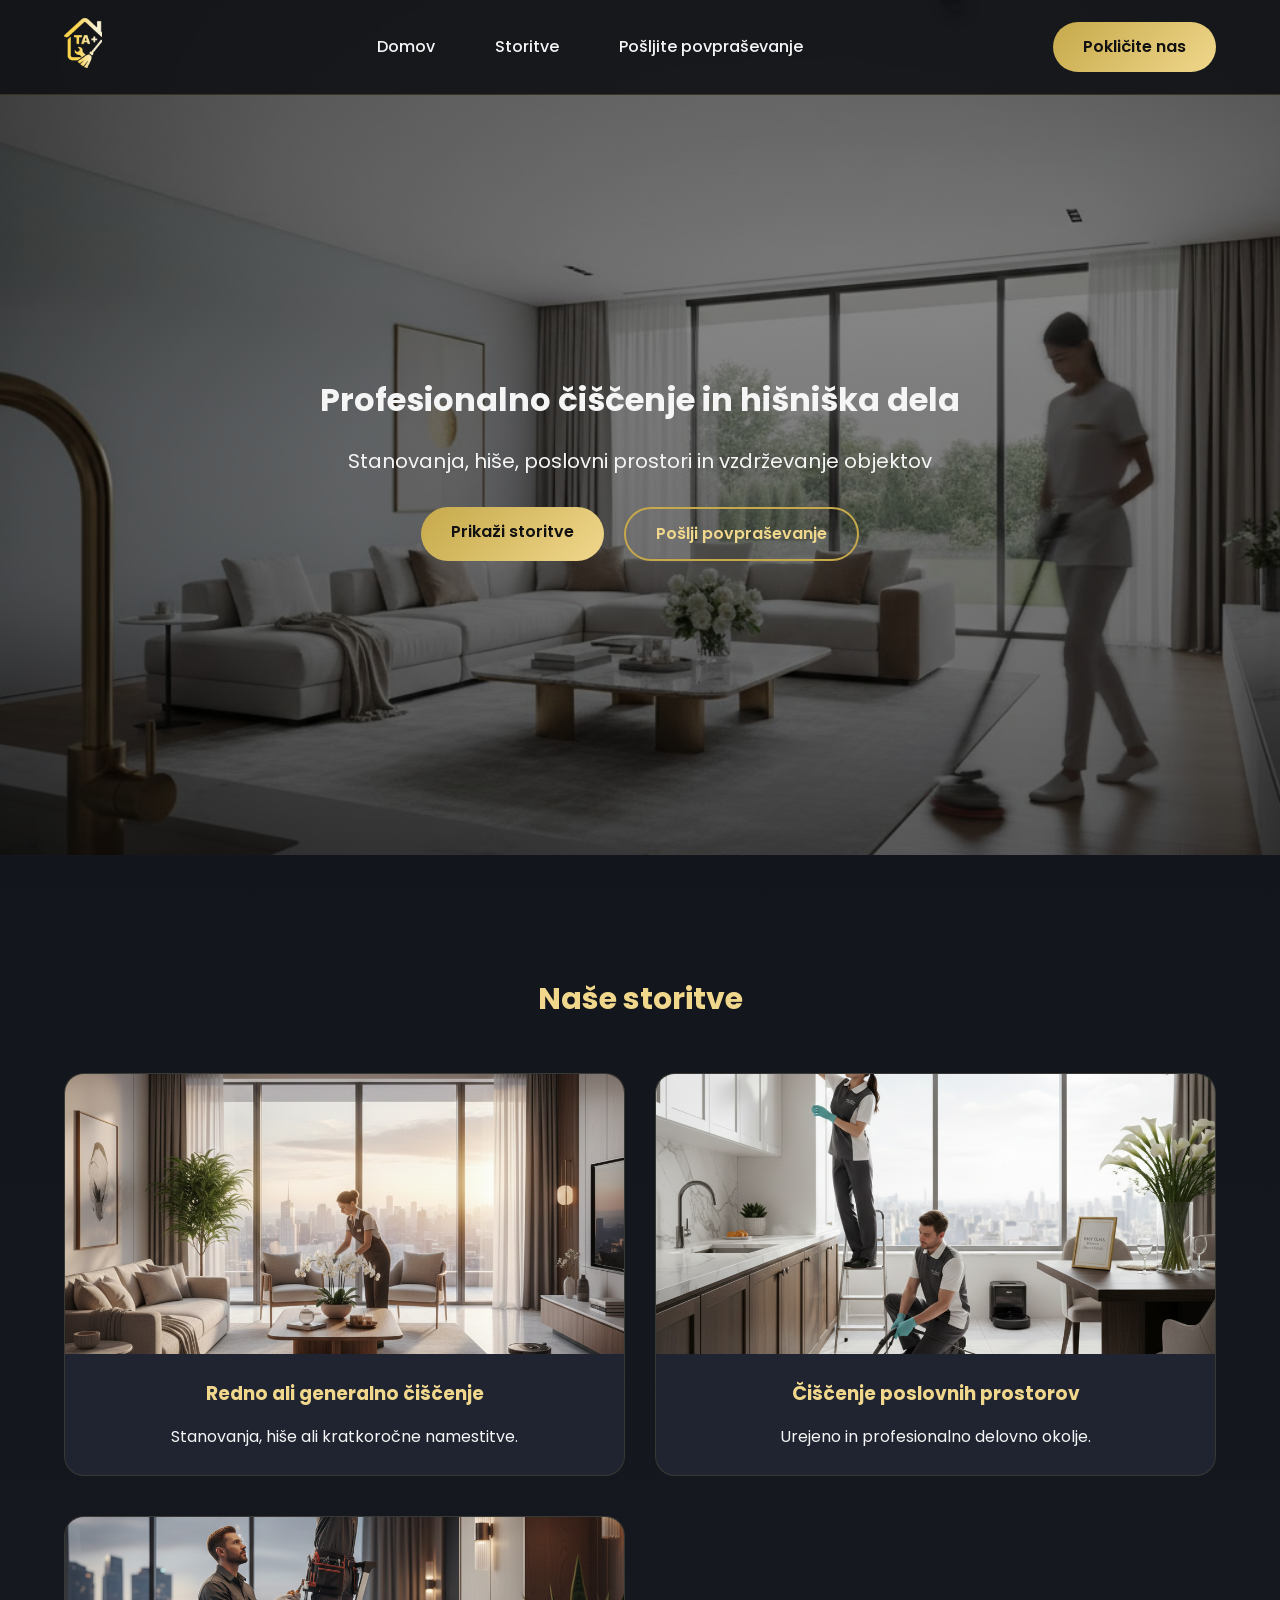
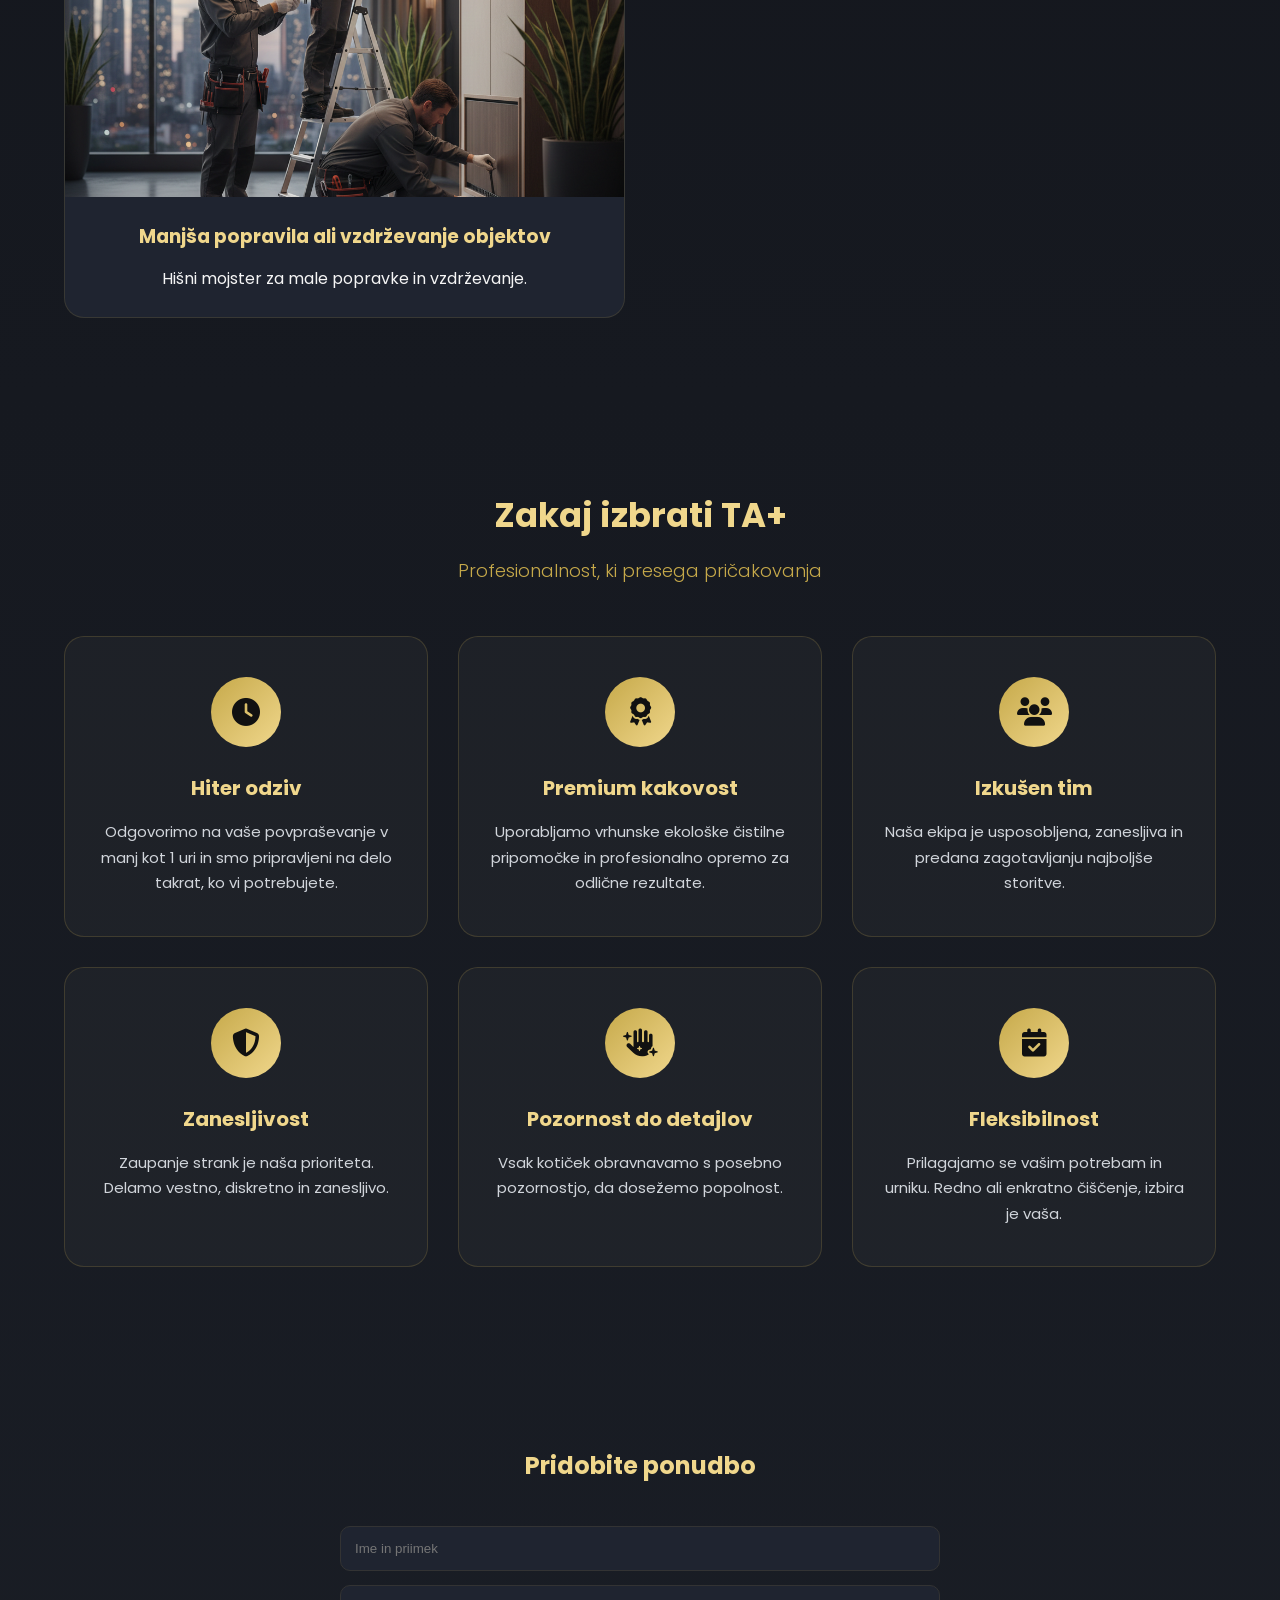
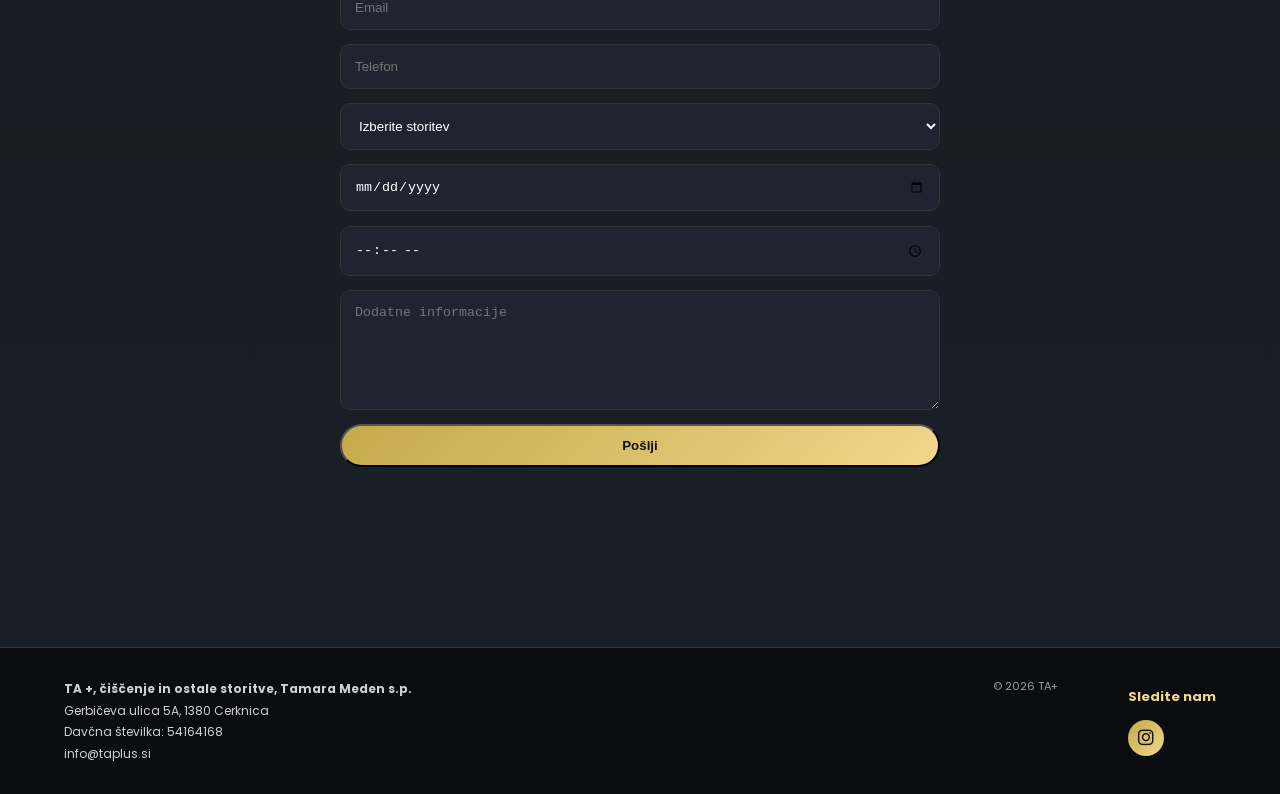
==== index.html @ 1168fac8 "Add files via upload" ====
<!DOCTYPE html>
<html lang="sl">
<head>
<meta charset="UTF-8">
<meta name="viewport" content="width=device-width, initial-scale=1.0">
<meta name="description" content="TA+ čiščenje in vzdrževanje - profesionalno čiščenje stanovanj, hiš in poslovnih prostorov v Ljubljani. Odziv v manj kot 1 uri.">
<meta name="keywords" content="čiščenje Ljubljana, čiščenje stanovanja, čiščenje hiše, čiščenje poslovnih prostorov, vzdrževanje, hišni mojster">
<meta name="author" content="TA+, Tamara Meden">
<meta property="og:title" content="TA+ | Premium čiščenje Ljubljana">
<meta property="og:description" content="Profesionalno čiščenje in vzdrževanje za stanovanja, hiše in poslovne prostore. Odziv v manj kot 1 uri.">
<meta property="og:type" content="website">
<meta name="twitter:card" content="summary_large_image">
<meta name="twitter:title" content="TA+ | Premium čiščenje Ljubljana">
<meta name="twitter:description" content="Profesionalno čiščenje in vzdrževanje po vaši meri.">
<title>TA+ | Premium čiščenje Ljubljana</title>

<link rel="stylesheet" href="css/style.css">
<link href="https://fonts.googleapis.com/css2?family=Poppins:wght@300;400;600;700&display=swap" rel="stylesheet">
<link rel="stylesheet" href="https://cdnjs.cloudflare.com/ajax/libs/font-awesome/6.4.0/css/all.min.css">
</head>

<body class="lux">

<header class="header">
  <div class="container nav">
    <a href="index.html">
      <img src="images/logo.png" class="logo-img" alt="TA+">
    </a>

    <!-- Desktop navigation -->
    <nav>
      <a href="index.html">Domov</a>
      <a href="storitve.html">Storitve</a>
      <a href="#kontakt">Pošljite povpraševanje</a>
    </nav>

    <button type="button" class="hamburger" id="hamburger-btn" aria-label="Toggle navigation menu">
      <span></span>
      <span></span>
      <span></span>
    </button>

    <!-- Mobile navigation -->
    <nav id="mobile-nav">
      <a href="index.html">Domov</a>
      <a href="storitve.html">Storitve</a>
      <a href="#kontakt">Pošljite povpraševanje</a>
    </nav>

    <a class="btn-gold" href="tel:+38641222359">Pokličite nas</a>
  </div>
</header>


<!-- HERO -->
<section class="hero">
  <div class="overlay"></div>
  <div class="hero-content">
    <h1>Profesionalno čiščenje in hišniška dela</h1>
    <p>Stanovanja, hiše, poslovni prostori in vzdrževanje objektov</p>
    
    <div class="hero-buttons">
      <a href="storitve.html" class="btn-gold">Prikaži storitve</a>
      <a href="#kontakt" class="btn-outline">Pošlji povpraševanje</a>
    </div>
  </div>
</section>


<!-- STORITVE -->
<section class="services container">
  <h2>Naše storitve</h2>

  <div class="service-grid">

    <a href="storitve.html#redno" class="card-link">
      <div class="card">
        <img src="images/redno.jpg" alt="Redno ali generalno čiščenje">
        <div class="card-content">
          <h3>Redno ali generalno čiščenje</h3>
          <p>Stanovanja, hiše ali kratkoročne namestitve.</p>
        </div>
      </div>
    </a>

    <a href="storitve.html#poslovno" class="card-link">
      <div class="card">
        <img src="images/generalno.jpg" alt="Čiščenje poslovnih prostorov">
        <div class="card-content">
          <h3>Čiščenje poslovnih prostorov</h3>
          <p>Urejeno in profesionalno delovno okolje.</p>
        </div>
      </div>
    </a>

    <a href="storitve.html#popravila" class="card-link">
      <div class="card">
        <img src="images/popravila.jpg" alt="Manjša popravila ali vzdrževanje objektov">
        <div class="card-content">
          <h3>Manjša popravila ali vzdrževanje objektov</h3>
          <p>Hišni mojster za male popravke in vzdrževanje.</p>
        </div>
      </div>
    </a>

  </div>
</section>


<!-- ZAKAJ IZBRATI TA+ -->
<section class="why-us container">
  <h2>Zakaj izbrati TA+</h2>
  <p class="subtitle">Profesionalnost, ki presega pričakovanja</p>
  
  <div class="why-grid">
    
    <div class="why-card">
      <div class="why-icon">
        <i class="fas fa-clock"></i>
      </div>
      <h3>Hiter odziv</h3>
      <p>Odgovorimo na vaše povpraševanje v manj kot 1 uri in smo pripravljeni na delo takrat, ko vi potrebujete.</p>
    </div>

    <div class="why-card">
      <div class="why-icon">
        <i class="fas fa-award"></i>
      </div>
      <h3>Premium kakovost</h3>
      <p>Uporabljamo vrhunske ekološke čistilne pripomočke in profesionalno opremo za odlične rezultate.</p>
    </div>

    <div class="why-card">
      <div class="why-icon">
        <i class="fas fa-users"></i>
      </div>
      <h3>Izkušen tim</h3>
      <p>Naša ekipa je usposobljena, zanesljiva in predana zagotavljanju najboljše storitve.</p>
    </div>

    <div class="why-card">
      <div class="why-icon">
        <i class="fas fa-shield-alt"></i>
      </div>
      <h3>Zanesljivost</h3>
      <p>Zaupanje strank je naša prioriteta. Delamo vestno, diskretno in zanesljivo.</p>
    </div>

    <div class="why-card">
      <div class="why-icon">
        <i class="fas fa-hand-sparkles"></i>
      </div>
      <h3>Pozornost do detajlov</h3>
      <p>Vsak kotiček obravnavamo s posebno pozornostjo, da dosežemo popolnost.</p>
    </div>

    <div class="why-card">
      <div class="why-icon">
        <i class="fas fa-calendar-check"></i>
      </div>
      <h3>Fleksibilnost</h3>
      <p>Prilagajamo se vašim potrebam in urniku. Redno ali enkratno čiščenje, izbira je vaša.</p>
    </div>

  </div>
</section>


<!-- KONTAKT -->
<section id="kontakt" class="contact">
  <div class="container">
    <h2>Pridobite ponudbo</h2>

    <form name="povprasevanje" method="POST" action="https://formspree.io/f/mreaonjq">

  <!-- Formspree configuration -->
  <input type="hidden" name="_next" value="thankyou.html">
  <input type="hidden" name="_subject" value="Novo povpraševanje TA+">
  <input type="hidden" name="_autoresponse" value="Hvala za vašo pošto! Prejeli smo vaše povpraševanje in vas bomo kontaktirali v manj kot 1 uri. TA+ čiščenje.">
  <!-- simple honeypot for spam bots -->
  <input type="text" name="_gotcha" style="display:none">

      <input type="text" name="ime" placeholder="Ime in priimek" required>
      <input type="email" name="email" placeholder="Email" required>
      <input type="tel" name="telefon" placeholder="Telefon" required>

      <select name="storitev" required>
        <option value="">Izberite storitev</option>
        <option>Redno čiščenje</option>
        <option>Generalno čiščenje</option>
        <option>Čiščenje poslovnih prostorov</option>
        <option>Manjša popravila in vzdrževanje</option>
        <option>Čiščenje kratkoročnih namestitev</option>
      </select>

      <div class="date-time">
        <input type="date" name="datum" title="Izbira datuma" required>
        <input type="time" name="ura" title="Izbira ure" required>
      </div>

      <textarea name="sporocilo" placeholder="Dodatne informacije"></textarea>

      <button type="submit" class="btn-gold">Pošlji</button>
    </form>
    <p id="form-status" style="text-align:center;margin-top:20px;color:#c6a94a;display:none;"></p>
  </div>
</section>


<footer>
  <div class="container footer-content">
    <div class="footer-section">
      <div>
        <strong>TA +, čiščenje in ostale storitve, Tamara Meden s.p.</strong><br>
        Gerbičeva ulica 5A, 1380 Cerknica<br>
        Davčna številka: 54164168<br>
        info@taplus.si
      </div>
      <div>© 2026 TA+</div>
    </div>
    
    <div class="social-media">
      <p><strong>Sledite nam</strong></p>
      <a href="https://www.instagram.com/taplus.storitve/" target="_blank" class="social-link" title="Instagram">
        <i class="fab fa-instagram"></i>
      </a>
    </div>
  </div>
</footer>

<script>
document.addEventListener('DOMContentLoaded', function() {
  // Hamburger menu toggle
  const hamburgerBtn = document.getElementById('hamburger-btn');
  const mobileNav = document.getElementById('mobile-nav');
  
  if (hamburgerBtn) {
    hamburgerBtn.addEventListener('click', function() {
      mobileNav.classList.toggle('active');
      hamburgerBtn.classList.toggle('active');
    });
    
    // Close menu when clicking a link
    const navLinks = mobileNav.querySelectorAll('a');
    navLinks.forEach(link => {
      link.addEventListener('click', function() {
        mobileNav.classList.remove('active');
        hamburgerBtn.classList.remove('active');
      });
    });
  }
  
  // Form submission handler
  const form = document.querySelector('form[name="povprasevanje"]');
  const statusMsg = document.getElementById('form-status');
  
  if (form) {
    form.addEventListener('submit', function() {
      const btn = form.querySelector('button[type="submit"]');
      btn.disabled = true;
      btn.textContent = 'Pošiljam...';
      statusMsg.style.display = 'block';
      statusMsg.textContent = 'Pošiljam vaše povpraševanje...';
    });
  }
});
</script>

</body>
</html>
---- css/style.css ----
/* ===== RESET ===== */
*{
    margin:0;
    padding:0;
    box-sizing:border-box;
}

body{
    font-family:'Poppins',sans-serif;
    background:linear-gradient(to bottom,#111319,#1b1f27);
    color:#f5f5f5;
    line-height:1.6;
}

/* ===== CONTAINER ===== */
.container{
    width:90%;
    max-width:1200px;
    margin:auto;
}

/* ===== HEADER ===== */
.header{
    position:fixed;
    width:100%;
    top:0;
    left:0;
    background:rgba(15,17,22,0.9);
    -webkit-backdrop-filter:blur(10px);
    backdrop-filter:blur(10px);
    border-bottom:1px solid rgba(198,169,74,0.2);
    z-index:2000;
}

.nav{
    display:flex;
    justify-content:space-between;
    align-items:center;
    padding:18px 0;
}

.logo-img{
    height:50px;
}

nav a{
    margin-left:25px;
    text-decoration:none;
    color:#f5f5f5;
    font-weight:500;
    transition: background .22s ease, color .15s ease, box-shadow .22s ease, border-color .22s ease;
    border:2px solid transparent; /* reserve space for hover border */
    padding:6px 8px;
    border-radius:8px;
}

nav a:hover{
    color:#111;
    background:linear-gradient(135deg,#c6a94a,#f0d78c);
    box-shadow:0 10px 25px rgba(198,169,74,0.18);
    border-color:#c6a94a;
}

/* ===== BUTTON GOLD ===== */
.btn-gold{
    background:linear-gradient(135deg,#c6a94a,#f0d78c);
    color:#111;
    padding:12px 30px;
    border-radius:50px;
    font-weight:600;
    text-decoration:none;
    transition:0.3s;
    display:inline-block;
}

.btn-gold:hover{
    transform:translateY(-3px);
    box-shadow:0 10px 25px rgba(198,169,74,0.5);
}

/* ===== HERO ===== */
.hero{
    height:95vh;
    background-image:url("../images/hero.jpg");
    background-size:cover;
    background-position:center;
    background-repeat:no-repeat;
    position:relative;
    display:flex;
    align-items:center;
    justify-content:center;
    text-align:center;
    padding-top:80px;
}

.overlay{
    position:absolute;
    inset:0;
    background:linear-gradient(to bottom, rgba(0,0,0,0.4), rgba(0,0,0,0.6));
    z-index:1;
}

.hero-content{
    position:relative;
    z-index:2;
    max-width:900px;
}

.hero h1{
    font-size:48px;
    margin-bottom:20px;
}

.hero p{
    font-size:20px;
    margin-bottom:30px;
}

.hero-buttons{
    display:flex;
    justify-content:center;
    gap:20px;
    flex-wrap:wrap;
}

/* ===== SERVICES ===== */
.services{
    padding:120px 0 80px 0;
    text-align:center;
}

.services h2{
    margin-bottom:50px;
    font-size:34px;
    color:#f0d78c;
}

.service-grid{
    display:grid;
    grid-template-columns:repeat(auto-fit,minmax(300px,1fr));
    gap:30px;
}

.card{
    background:#1f2430;
    border-radius:20px;
    overflow:hidden;
    border:1px solid rgba(198,169,74,0.15);
    transition:0.3s;
}

.card:hover{
    transform:translateY(-5px);
}

.card img{
    width:100%;
    height:280px;
    object-fit:cover;
    display:block;
}

.card-content{
    padding:25px;
}

.card h3{
    margin-bottom:15px;
    color:#f0d78c;
}

.card-link{
    text-decoration:none;
    color:inherit;
    display:block;
}

/* ===== BEFORE AFTER ===== */
.before-after{
    padding:80px 0;
    text-align:center;
}

.before-after h2{
    margin-bottom:50px;
    font-size:34px;
    color:#f0d78c;
}

.ba-wrapper{
    display:flex;
    justify-content:center;
    gap:40px;
    flex-wrap:wrap;
}

.ba-box{
    width:450px;
    position:relative;
}

.ba-box img{
    width:100%;
    border-radius:20px;
    box-shadow:0 20px 40px rgba(0,0,0,0.3);
}

.ba-label{
    position:absolute;
    top:20px;
    left:20px;
    background:#c6a94a;
    color:#111;
    padding:8px 20px;
    border-radius:30px;
    font-weight:600;
}

.ba-label.after{
    background:#16a34a;
    color:white;
}

.ba-box.ba-small{
    width:300px;
}

/* ===== ZAKAJ IZBRATI TA+ ===== */
.why-us{
    padding:80px 0;
    text-align:center;
}

.why-us h2{
    margin-bottom:15px;
    font-size:34px;
    color:#f0d78c;
}

.why-us .subtitle{
    color:#c6a94a;
    font-size:18px;
    margin-bottom:50px;
    font-weight:300;
}

.why-grid{
    display:grid;
    grid-template-columns:repeat(auto-fit, minmax(300px, 1fr));
    gap:30px;
    margin-top:40px;
}

.why-card{
    background:rgba(255,255,255,0.03);
    border:1px solid rgba(198,169,74,0.2);
    border-radius:20px;
    padding:40px 30px;
    transition:0.3s ease;
}

.why-card:hover{
    transform:translateY(-5px);
    box-shadow:0 15px 35px rgba(198,169,74,0.15);
    border-color:rgba(198,169,74,0.5);
    background:rgba(255,255,255,0.05);
}

.why-icon{
    width:70px;
    height:70px;
    margin:0 auto 25px;
    background:linear-gradient(135deg,#c6a94a,#f0d78c);
    border-radius:50%;
    display:flex;
    align-items:center;
    justify-content:center;
    font-size:28px;
    color:#111;
}

.why-card h3{
    margin-bottom:15px;
    color:#f0d78c;
    font-size:20px;
}

.why-card p{
    color:#d1d5db;
    line-height:1.7;
    font-size:15px;
}

.btn-outline{
    border:2px solid #c6a94a;
    color:#f0d78c;
    background:transparent;
    padding:12px 30px;
    border-radius:50px;
    font-weight:600;
    text-decoration:none;
    transition:0.3s ease;
    display:inline-block;
}

.btn-outline:hover{
    background:linear-gradient(135deg,#c6a94a,#f0d78c);
    color:#111;
    box-shadow:0 10px 25px rgba(198,169,74,0.5);
    transform:translateY(-3px);
}

/* ===== CONTACT ===== */
.contact{
    padding:100px 0;
    text-align:center;
}

.contact h2{
    margin-bottom:40px;
    color:#f0d78c;
}

.contact form{
    max-width:600px;
    margin:auto;
    display:flex;
    flex-direction:column;
    gap:15px;
}

.contact input,
.contact select,
.contact textarea{
    padding:14px;
    border-radius:10px;
    border:1px solid #333;
    background:#1f2430;
    color:white;
}

.contact textarea{
    min-height:120px;
}

.date-time{
    display:flex;
    gap:15px;
}

.date-time input{
    flex:1;
}

/* ===== FOOTER ===== */
footer{
    background:#0a0c0f;
    padding:30px 0;
    border-top:1px solid rgba(198,169,74,0.3);
    margin-top:80px;
}

.footer-minimal{
    display:flex;
    justify-content:space-between;
    flex-wrap:wrap;
    gap:20px;
    font-size:12px;
}

.footer-content{
    display:flex;
    justify-content:space-between;
    align-items:center;
    flex-wrap:wrap;
    gap:50px;
    font-size:12px;
}

.footer-section{
    display:flex;
    justify-content:space-between;
    flex:1;
    gap:40px;
    align-items:flex-start;
}

.footer-section > div:first-child{
    line-height:1.8;
    color:#d0d0d0;
}

.footer-section > div:last-child{
    color:#a0a0a0;
    font-size:11px;
}

.social-media{
    text-align:center;
    padding-left:20px;
}

.social-media p{
    margin-bottom:12px;
    font-weight:600;
    font-size:13px;
    color:#f0d78c;
}

.social-link{
    display:inline-block;
    width:36px;
    height:36px;
    background:linear-gradient(135deg,#c6a94a,#f0d78c);
    color:#111;
    border-radius:50%;
    text-decoration:none;
    display:flex;
    align-items:center;
    justify-content:center;
    font-size:18px;
    transition:0.3s;
}

.social-link:hover{
    transform:scale(1.1);
    box-shadow:0 5px 15px rgba(198,169,74,0.5);
}

/* ===== RESPONSIVE ===== */

/* Small devices (576px and up) */
@media(max-width:576px){

.container{
    width:95%;
}

.logo-img{
    height:32px;
}

.header{
    padding:6px 0;
}

.nav{
    flex-direction:row;
    gap:12px;
    padding:8px 0;
    justify-content:space-between;
    align-items:center;
}

/* Order: logo, pokličite nas (majhen), hamburger */
.nav > a:first-child {
    order:1;
}

.nav .btn-gold {
    order:2;
}

.nav .hamburger {
    order:3;
}

/* Hamburger button - show on mobile */
.hamburger{
    display:flex;
    flex-direction:column;
    background:none;
    border:none;
    cursor:pointer;
    padding:5px;
    gap:5px;
}

.hamburger span{
    width:24px;
    height:3px;
    background:#f5f5f5;
    border-radius:3px;
    transition: 0.3s ease;
    display:block;
}

.hamburger.active span:nth-child(1){
    transform: rotate(45deg) translate(8px, 8px);
}

.hamburger.active span:nth-child(2){
    opacity: 0;
}

.hamburger.active span:nth-child(3){
    transform: rotate(-45deg) translate(7px, -7px);
}

/* Mobile nav - hidden by default */
#mobile-nav{
    display:none;
    position:absolute;
    top:100%;
    left:0;
    right:0;
    background:rgba(15,17,22,0.98);
    border-bottom:1px solid rgba(198,169,74,0.2);
    flex-direction:column;
    padding:12px;
    gap:8px;
    z-index:1999;
}

#mobile-nav.active{
    display:flex;
}

#mobile-nav a{
    display:block;
    padding:10px 12px;
    font-size:15px;
    border-radius:8px;
    text-align:center;
    width:100%;
    border:2px solid transparent;
    transition: background .22s ease, color .15s ease, box-shadow .22s ease, border-color .22s ease;
    color:#f5f5f5;
    text-decoration:none;
    font-weight:500;
}

#mobile-nav a:hover{
    color:#111;
    background:linear-gradient(135deg,#c6a94a,#f0d78c);
    box-shadow:0 10px 25px rgba(198,169,74,0.25);
    border-color:#c6a94a;
}

/* Hide desktop nav on mobile */
nav{
    display:none;
}

nav a{
    margin-left:0;
    font-size:14px;
}

.btn-gold{
    padding:10px 20px;
    font-size:13px;
}

.hero h1{
    font-size:24px;
    margin-bottom:15px;
}

.hero p{
    font-size:15px;
    margin-bottom:20px;
}

.services h2{
    font-size:26px;
    margin-bottom:30px;
}

.service-grid{
    grid-template-columns:1fr;
    gap:20px;
}

.card img{
    height:200px;
}

.before-after h2{
    font-size:24px;
}

.ba-wrapper{
    gap:20px;
}

.ba-box{
    width:100%;
}

.ba-box.ba-small{
    width:100%;
}

.contact h2{
    font-size:26px;
}

.contact form{
    gap:12px;
}

.contact input,
.contact select,
.contact textarea{
    padding:12px;
    font-size:14px;
}

.date-time{
    flex-direction:column;
}

.footer-content{
    gap:20px;
    flex-direction:column;
}

.footer-section{
    gap:20px;
}

.footer-section > div:first-child{
    font-size:11px;
}

}

/* Medium devices (768px and up) */
@media(min-width:577px){

.container{
    width:90%;
}

/* Reset flexbox ordering on desktop */
.nav > a:first-child {
    order:unset;
}

.nav .btn-gold {
    order:unset;
    flex:unset;
    text-align:unset;
}

.nav .hamburger {
    order:unset;
}

/* Hide hamburger, show desktop nav on tablet/desktop */
.hamburger{
    display:none !important;
}

#mobile-nav{
    display:none !important;
}

nav{
    display:flex !important;
    flex-direction:row;
    gap:15px;
    align-items:center;
}

.hero h1{
    font-size:32px;
}

.services h2{
    font-size:30px;
}

.service-grid{
    grid-template-columns:repeat(2, 1fr);
}

.card{
    margin-bottom:10px;
}

.contact form{
    gap:14px;
}

.date-time{
    flex-direction:column;
}

.nav{
    gap:10px;
}

}

/* Large devices (992px and up) */
@media(max-width:992px){

.hero h1{
    font-size:40px;
}

.service-grid{
    grid-template-columns:repeat(auto-fit, minmax(250px, 1fr));
}

}
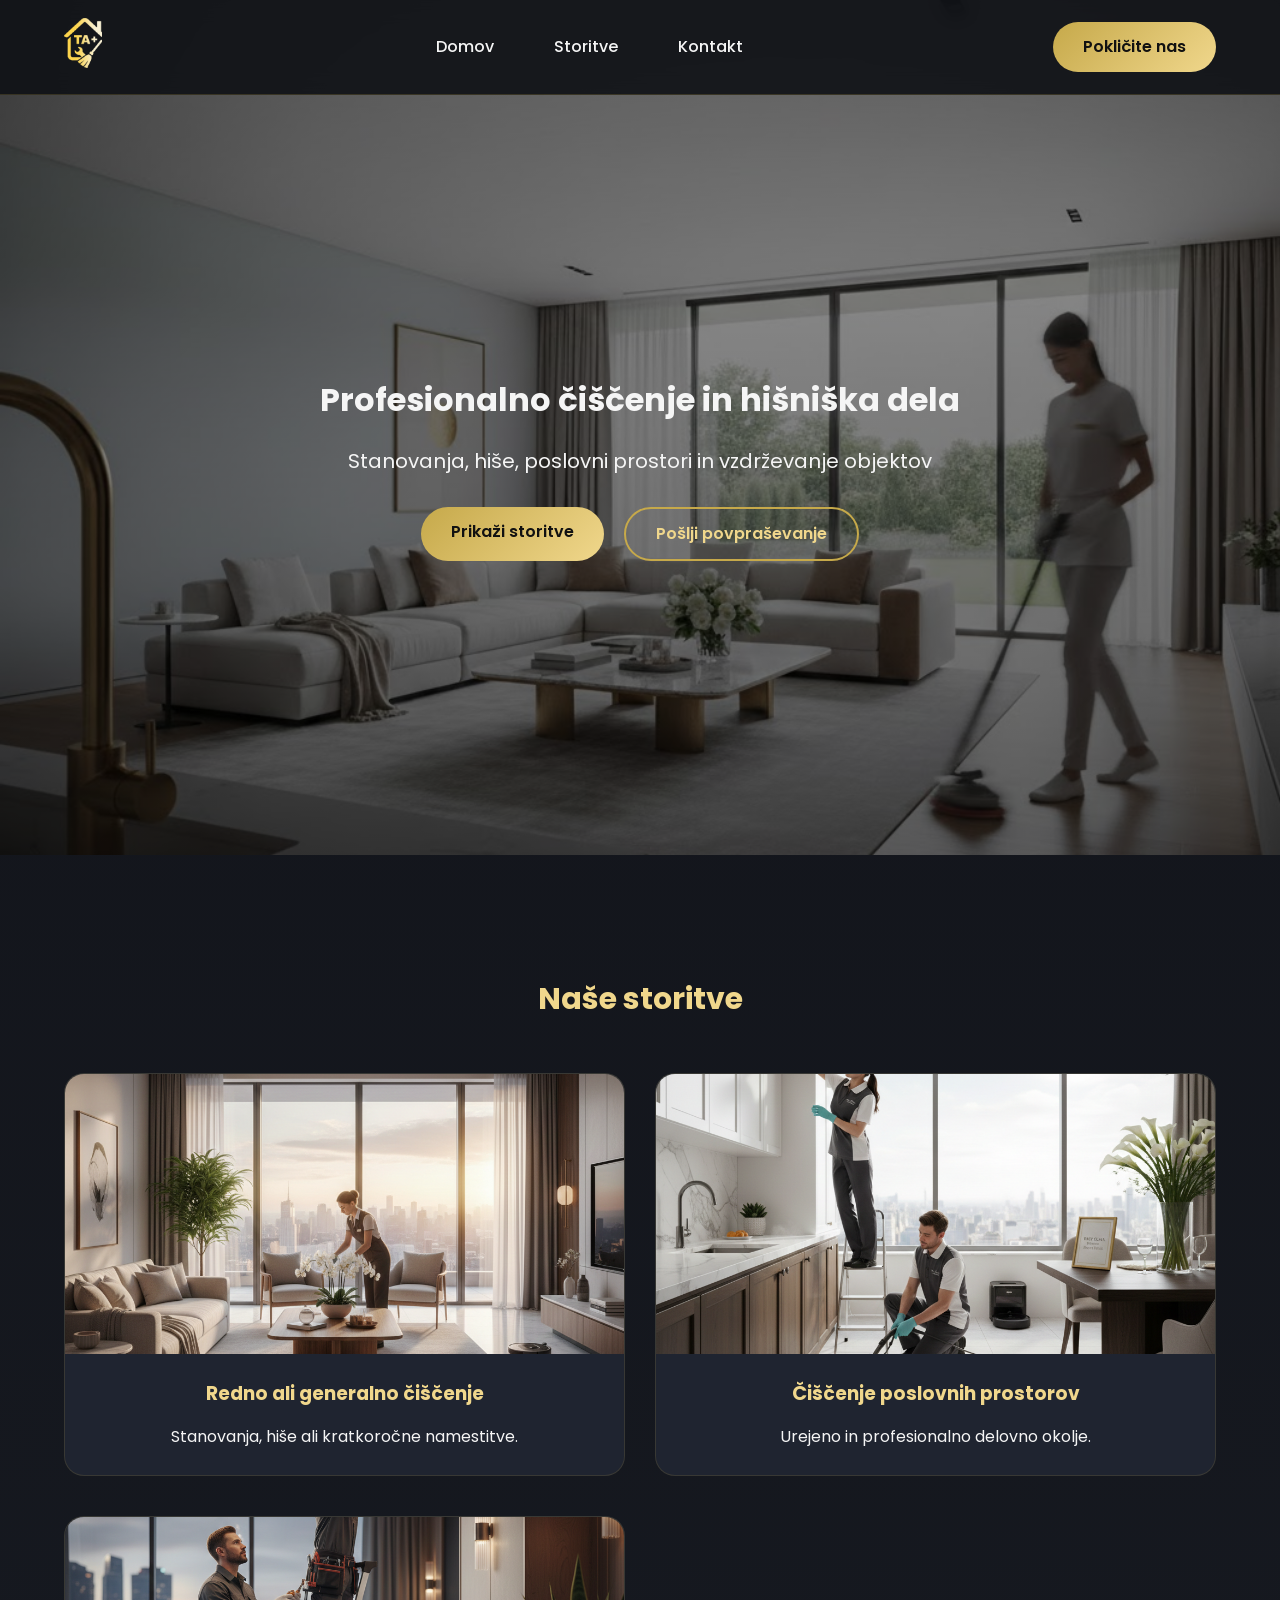
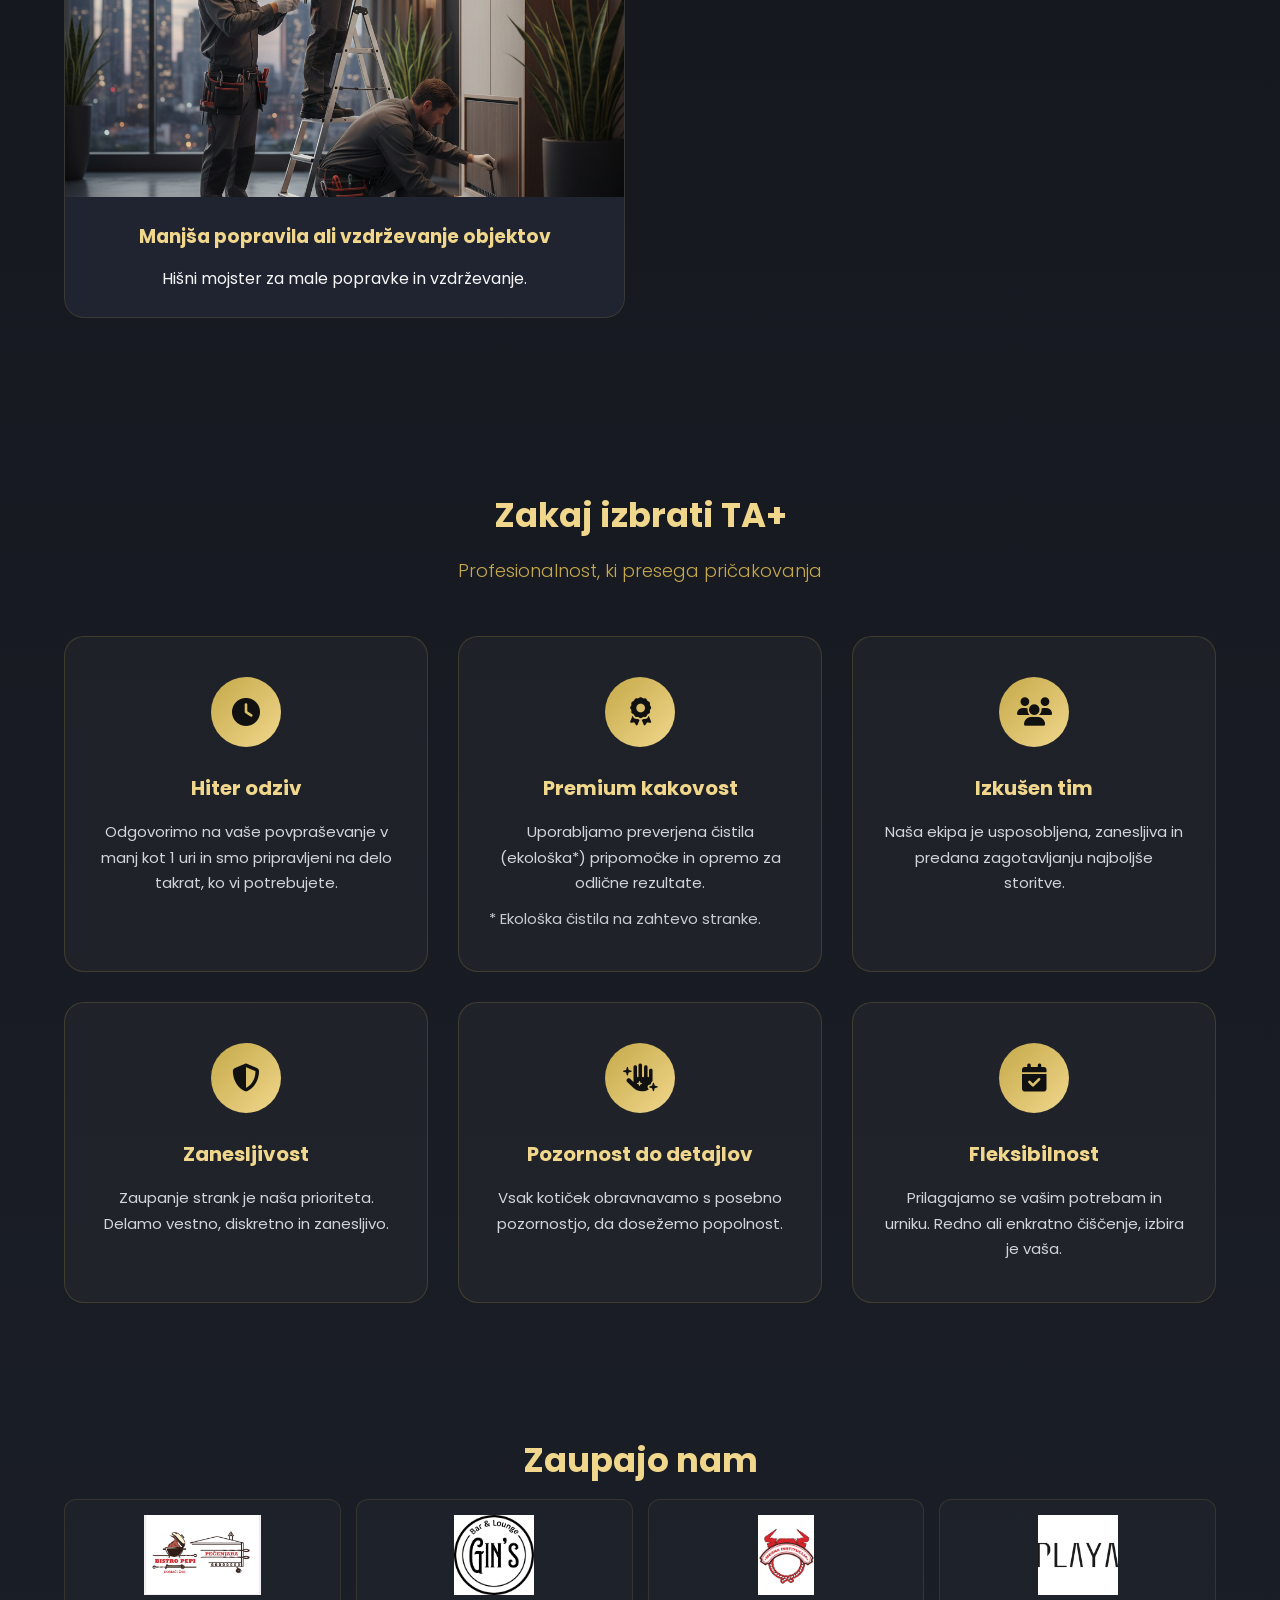
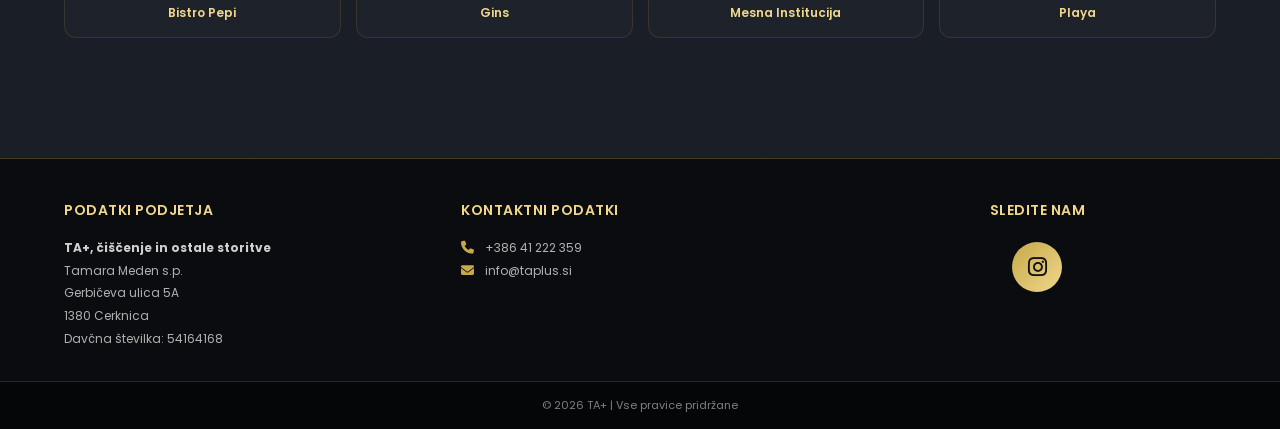
==== commit abc95cb4: "Add files via upload" ====
--- a/index.html
+++ b/index.html
@@ -31,7 +31,7 @@
     <nav>
       <a href="index.html">Domov</a>
       <a href="storitve.html">Storitve</a>
-      <a href="#kontakt">Pošljite povpraševanje</a>
+      <a href="kontakt.html">Kontakt</a>
     </nav>
 
     <button type="button" class="hamburger" id="hamburger-btn" aria-label="Toggle navigation menu">
@@ -44,7 +44,7 @@
     <nav id="mobile-nav">
       <a href="index.html">Domov</a>
       <a href="storitve.html">Storitve</a>
-      <a href="#kontakt">Pošljite povpraševanje</a>
+      <a href="kontakt.html">Kontakt</a>
     </nav>
 
     <a class="btn-gold" href="tel:+38641222359">Pokličite nas</a>
@@ -61,7 +61,7 @@
     
     <div class="hero-buttons">
       <a href="storitve.html" class="btn-gold">Prikaži storitve</a>
-      <a href="#kontakt" class="btn-outline">Pošlji povpraševanje</a>
+      <a href="kontakt.html" class="btn-outline">Pošlji povpraševanje</a>
     </div>
   </div>
 </section>
@@ -127,7 +127,8 @@
         <i class="fas fa-award"></i>
       </div>
       <h3>Premium kakovost</h3>
-      <p>Uporabljamo vrhunske ekološke čistilne pripomočke in profesionalno opremo za odlične rezultate.</p>
+      <p>Uporabljamo preverjena čistila (ekološka*) pripomočke in opremo za odlične rezultate.</p>
+      <p class="eco-note">* Ekološka čistila na zahtevo stranke.</p>
     </div>
 
     <div class="why-card">
@@ -166,64 +167,65 @@
 </section>
 
 
-<!-- KONTAKT -->
-<section id="kontakt" class="contact">
-  <div class="container">
-    <h2>Pridobite ponudbo</h2>
-
-    <form name="povprasevanje" method="POST" action="https://formspree.io/f/mreaonjq">
-
-  <!-- Formspree configuration -->
-  <input type="hidden" name="_next" value="thankyou.html">
-  <input type="hidden" name="_subject" value="Novo povpraševanje TA+">
-  <input type="hidden" name="_autoresponse" value="Hvala za vašo pošto! Prejeli smo vaše povpraševanje in vas bomo kontaktirali v manj kot 1 uri. TA+ čiščenje.">
-  <!-- simple honeypot for spam bots -->
-  <input type="text" name="_gotcha" style="display:none">
-
-      <input type="text" name="ime" placeholder="Ime in priimek" required>
-      <input type="email" name="email" placeholder="Email" required>
-      <input type="tel" name="telefon" placeholder="Telefon" required>
-
-      <select name="storitev" required>
-        <option value="">Izberite storitev</option>
-        <option>Redno čiščenje</option>
-        <option>Generalno čiščenje</option>
-        <option>Čiščenje poslovnih prostorov</option>
-        <option>Manjša popravila in vzdrževanje</option>
-        <option>Čiščenje kratkoročnih namestitev</option>
-      </select>
-
-      <div class="date-time">
-        <input type="date" name="datum" title="Izbira datuma" required>
-        <input type="time" name="ura" title="Izbira ure" required>
-      </div>
-
-      <textarea name="sporocilo" placeholder="Dodatne informacije"></textarea>
-
-      <button type="submit" class="btn-gold">Pošlji</button>
-    </form>
-    <p id="form-status" style="text-align:center;margin-top:20px;color:#c6a94a;display:none;"></p>
+<section class="trusted-by container">
+  <h2>Zaupajo nam</h2>
+
+  <div class="trusted-grid">
+    <div class="trusted-card">
+      <img src="images/reference/Bistro Pepi.jpg" alt="Bistro Pepi">
+      <p>Bistro Pepi</p>
+    </div>
+
+    <div class="trusted-card">
+      <img src="images/reference/Gins.png" alt="Gins">
+      <p>Gins</p>
+    </div>
+
+    <div class="trusted-card">
+      <img src="images/reference/Mesna Institucija.jpg" alt="Mesna Institucija">
+      <p>Mesna Institucija</p>
+    </div>
+
+    <div class="trusted-card">
+      <img src="images/reference/Playa.jpg" alt="Playa">
+      <p>Playa</p>
+    </div>
   </div>
 </section>
 
 
 <footer>
   <div class="container footer-content">
-    <div class="footer-section">
-      <div>
-        <strong>TA +, čiščenje in ostale storitve, Tamara Meden s.p.</strong><br>
-        Gerbičeva ulica 5A, 1380 Cerknica<br>
-        Davčna številka: 54164168<br>
-        info@taplus.si
-      </div>
-      <div>© 2026 TA+</div>
-    </div>
-    
-    <div class="social-media">
-      <p><strong>Sledite nam</strong></p>
-      <a href="https://www.instagram.com/taplus.storitve/" target="_blank" class="social-link" title="Instagram">
+    <div class="footer-col">
+      <h3>Podatki podjetja</h3>
+      <p>
+        <strong>TA+, čiščenje in ostale storitve</strong><br>
+        Tamara Meden s.p.<br>
+        Gerbičeva ulica 5A<br>
+        1380 Cerknica<br>
+        Davčna številka: 54164168
+      </p>
+    </div>
+    
+    <div class="footer-col">
+      <h3>Kontaktni podatki</h3>
+      <p>
+        <i class="fas fa-phone"></i> <a href="tel:+38641222359">+386 41 222 359</a><br>
+        <i class="fas fa-envelope"></i> <a href="mailto:info@taplus.si">info@taplus.si</a>
+      </p>
+    </div>
+    
+    <div class="footer-col social-col">
+      <h3>Sledite nam</h3>
+      <a href="https://www.instagram.com/taplus.storitve/" target="_blank" rel="noopener" class="social-icon" title="Instagram">
         <i class="fab fa-instagram"></i>
       </a>
+    </div>
+  </div>
+  
+  <div class="footer-bottom">
+    <div class="container">
+      <p>© 2026 TA+ | Vse pravice pridržane</p>
     </div>
   </div>
 </footer>
--- a/css/style.css
+++ b/css/style.css
@@ -291,6 +291,68 @@
     font-size:15px;
 }
 
+.eco-note{
+    margin-top:10px;
+    text-align:left;
+    color:#c6a94a;
+    font-size:12px;
+    opacity:0.95;
+}
+
+.trusted-by{
+    padding:50px 0 40px;
+    text-align:center;
+}
+
+.trusted-by h2{
+    margin-bottom:12px;
+    font-size:34px;
+    color:#f0d78c;
+}
+
+.trusted-by .subtitle{
+    color:#c6a94a;
+    font-size:18px;
+    margin-bottom:30px;
+    font-weight:300;
+}
+
+.trusted-grid{
+    display:grid;
+    grid-template-columns:repeat(auto-fit, minmax(140px, 1fr));
+    gap:15px;
+    align-items:center;
+}
+
+.trusted-card{
+    background:rgba(255,255,255,0.02);
+    border:1px solid rgba(198,169,74,0.15);
+    border-radius:12px;
+    padding:15px;
+    transition:0.3s ease;
+}
+
+.trusted-card:hover{
+    border-color:rgba(198,169,74,0.4);
+    background:rgba(255,255,255,0.04);
+}
+
+.trusted-card img{
+    width:100%;
+    height:80px;
+    object-fit:contain;
+    display:block;
+    margin:0 auto;
+}
+
+.trusted-card p{
+    display:block;
+    color:#f0d78c;
+    font-size:12px;
+    font-weight:600;
+    margin-top:8px;
+}
+
 .btn-outline{
     border:2px solid #c6a94a;
     color:#f0d78c;
@@ -352,79 +414,271 @@
     flex:1;
 }
 
+/* ===== THANK YOU PAGE ===== */
+.thank-you{
+    padding:120px 0;
+    text-align:center;
+    min-height:60vh;
+}
+
+.thank-you h1{
+    color:#f0d78c;
+    margin-bottom:20px;
+    font-size:36px;
+}
+
+.thank-you .message{
+    font-size:18px;
+    margin-bottom:30px;
+}
+
+.thank-you .urgent{
+    margin-bottom:40px;
+}
+
+.thank-you .urgent a{
+    color:#c6a94a;
+    text-decoration:none;
+    font-weight:600;
+    transition:0.3s ease;
+}
+
+.thank-you .urgent a:hover{
+    color:#f0d78c;
+}
+
+/* ===== CONTACT PAGE ===== */
+.contact-page{
+    padding:150px 0 100px 0;
+    min-height:80vh;
+}
+
+.contact-page h1{
+    text-align:center;
+    margin-bottom:15px;
+    font-size:42px;
+    color:#f0d78c;
+}
+
+.contact-page .subtitle{
+    text-align:center;
+    color:#c6a94a;
+    font-size:18px;
+    margin-bottom:60px;
+    font-weight:300;
+}
+
+.contact-layout{
+    display:grid;
+    grid-template-columns:1.4fr 0.8fr;
+    gap:50px;
+    align-items:start;
+}
+
+.contact-form h2{
+    margin-bottom:30px;
+    color:#f0d78c;
+    font-size:28px;
+}
+
+.contact-form form{
+    display:flex;
+    flex-direction:column;
+    gap:15px;
+}
+
+.contact-form input,
+.contact-form select,
+.contact-form textarea{
+    padding:14px;
+    border-radius:10px;
+    border:1px solid rgba(198,169,74,0.3);
+    background:rgba(255,255,255,0.03);
+    color:#f5f5f5;
+    transition:0.3s ease;
+}
+
+.contact-form input:focus,
+.contact-form select:focus,
+.contact-form textarea:focus{
+    outline:none;
+    border-color:#c6a94a;
+    background:rgba(255,255,255,0.05);
+}
+
+.contact-form textarea{
+    min-height:120px;
+    resize:vertical;
+}
+
+.honeypot{
+    display:none !important;
+}
+
+.form-status{
+    text-align:center;
+    margin-top:20px;
+    color:#c6a94a;
+    display:none;
+}
+
+.info-box{
+    background:linear-gradient(135deg, rgba(198,169,74,0.15), rgba(240,215,140,0.08));
+    border:2px solid rgba(198,169,74,0.4);
+    border-radius:20px;
+    padding:40px;
+    position:sticky;
+    top:100px;
+}
+
+.info-box h2{
+    margin-bottom:30px;
+    color:#f0d78c;
+    font-size:28px;
+}
+
+.info-item{
+    display:flex;
+    gap:20px;
+    margin-bottom:25px;
+    align-items:start;
+}
+
+.info-icon{
+    width:45px;
+    height:45px;
+    background:linear-gradient(135deg,#c6a94a,#f0d78c);
+    border-radius:50%;
+    display:flex;
+    align-items:center;
+    justify-content:center;
+    font-size:18px;
+    color:#111;
+    flex-shrink:0;
+}
+
+.info-item a{
+    color:#f0d78c;
+    text-decoration:none;
+    transition:0.3s ease;
+}
+
+.info-item a:hover{
+    color:#c6a94a;
+}
+
+.social-links{
+    margin-top:40px;
+    padding-top:30px;
+    border-top:1px solid rgba(198,169,74,0.3);
+    text-align:center;
+}
+
+.social-links p{
+    margin-bottom:15px;
+    color:#f0d78c;
+}
+
+.social-icon{
+    display:inline-flex !important;
+    width:50px;
+    height:50px;
+    background:linear-gradient(135deg,#c6a94a,#f0d78c);
+    border-radius:50%;
+    align-items:center !important;
+    justify-content:center !important;
+    text-decoration:none;
+    transition:0.3s ease;
+    position:relative;
+}
+
+.social-icon i{
+    color:#111 !important;
+    font-size:22px !important;
+    position:absolute;
+    top:50%;
+    left:50%;
+    transform:translate(-50%, -50%);
+}
+
+.social-icon:hover{
+    transform:translateY(-3px);
+    box-shadow:0 10px 25px rgba(198,169,74,0.5);
+}
+
+.social-icon:hover i{
+    transform:translate(-50%, -50%);
+}
+
 /* ===== FOOTER ===== */
 footer{
     background:#0a0c0f;
-    padding:30px 0;
+    padding:40px 0 0 0;
     border-top:1px solid rgba(198,169,74,0.3);
     margin-top:80px;
 }
 
-.footer-minimal{
-    display:flex;
-    justify-content:space-between;
-    flex-wrap:wrap;
-    gap:20px;
+.footer-content{
+    display:grid;
+    grid-template-columns:repeat(3, 1fr);
+    gap:40px;
+    padding-bottom:30px;
+}
+
+.footer-col h3{
+    color:#f0d78c;
+    font-size:14px;
+    margin-bottom:15px;
+    font-weight:600;
+    text-transform:uppercase;
+    letter-spacing:0.5px;
+}
+
+.footer-col p{
     font-size:12px;
-}
-
-.footer-content{
-    display:flex;
-    justify-content:space-between;
-    align-items:center;
-    flex-wrap:wrap;
-    gap:50px;
-    font-size:12px;
-}
-
-.footer-section{
-    display:flex;
-    justify-content:space-between;
-    flex:1;
-    gap:40px;
-    align-items:flex-start;
-}
-
-.footer-section > div:first-child{
-    line-height:1.8;
+    line-height:1.9;
+    color:#b0b0b0;
+}
+
+.footer-col p strong{
     color:#d0d0d0;
 }
 
-.footer-section > div:last-child{
-    color:#a0a0a0;
+.footer-col a{
+    color:#b0b0b0;
+    text-decoration:none;
+    transition:0.3s ease;
+}
+
+.footer-col a:hover{
+    color:#f0d78c;
+}
+
+.footer-col i{
+    margin-right:8px;
+    color:#c6a94a;
+    font-size:13px;
+}
+
+.social-col{
+    text-align:center;
+}
+
+.social-col h3{
+    margin-bottom:20px;
+}
+
+.footer-bottom{
+    background:#050608;
+    padding:15px 0;
+    border-top:1px solid rgba(198,169,74,0.2);
+}
+
+.footer-bottom p{
+    text-align:center;
     font-size:11px;
-}
-
-.social-media{
-    text-align:center;
-    padding-left:20px;
-}
-
-.social-media p{
-    margin-bottom:12px;
-    font-weight:600;
-    font-size:13px;
-    color:#f0d78c;
-}
-
-.social-link{
-    display:inline-block;
-    width:36px;
-    height:36px;
-    background:linear-gradient(135deg,#c6a94a,#f0d78c);
-    color:#111;
-    border-radius:50%;
-    text-decoration:none;
-    display:flex;
-    align-items:center;
-    justify-content:center;
-    font-size:18px;
-    transition:0.3s;
-}
-
-.social-link:hover{
-    transform:scale(1.1);
-    box-shadow:0 5px 15px rgba(198,169,74,0.5);
+    color:#808080;
+    margin:0;
 }
 
 /* ===== RESPONSIVE ===== */
@@ -612,16 +866,55 @@
 }
 
 .footer-content{
-    gap:20px;
-    flex-direction:column;
-}
-
-.footer-section{
-    gap:20px;
-}
-
-.footer-section > div:first-child{
+    grid-template-columns:1fr;
+    gap:30px;
+}
+
+.footer-col h3{
+    font-size:13px;
+}
+
+.footer-col p{
     font-size:11px;
+}
+
+.thank-you{
+    padding:80px 0;
+}
+
+.thank-you h1{
+    font-size:24px;
+}
+
+.thank-you .message{
+    font-size:16px;
+}
+
+.contact-layout{
+    grid-template-columns:1fr;
+    gap:40px;
+}
+
+.info-box{
+    position:static;
+    padding:30px;
+}
+
+.contact-page{
+    padding:100px 0 60px 0;
+}
+
+.contact-page h1{
+    font-size:28px;
+}
+
+.trusted-grid{
+    grid-template-columns:repeat(2, 1fr);
+    gap:10px;
+}
+
+.trusted-card img{
+    height:60px;
 }
 
 }
@@ -692,6 +985,14 @@
     gap:10px;
 }
 
+.footer-content{
+    grid-template-columns:repeat(3, 1fr);
+}
+
+.trusted-grid{
+    grid-template-columns:repeat(4, 1fr);
+}
+
 }
 
 /* Large devices (992px and up) */
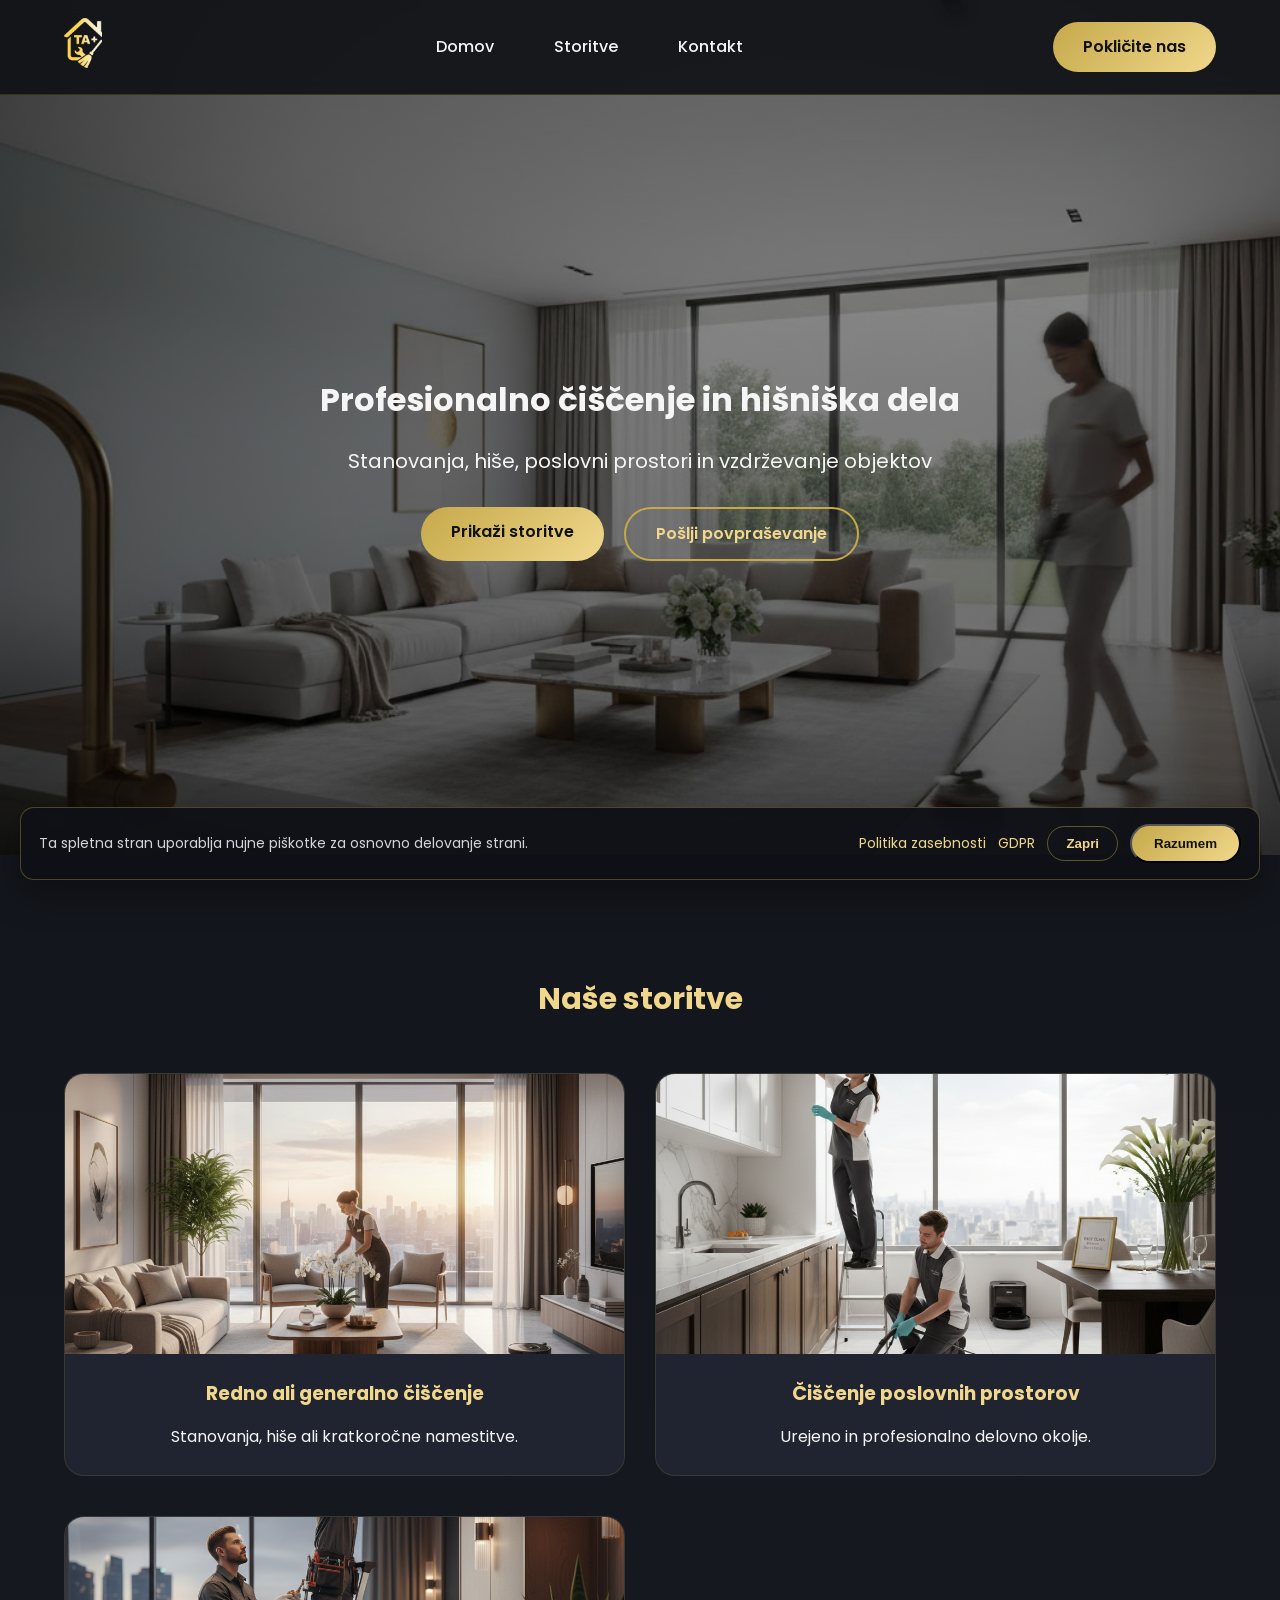
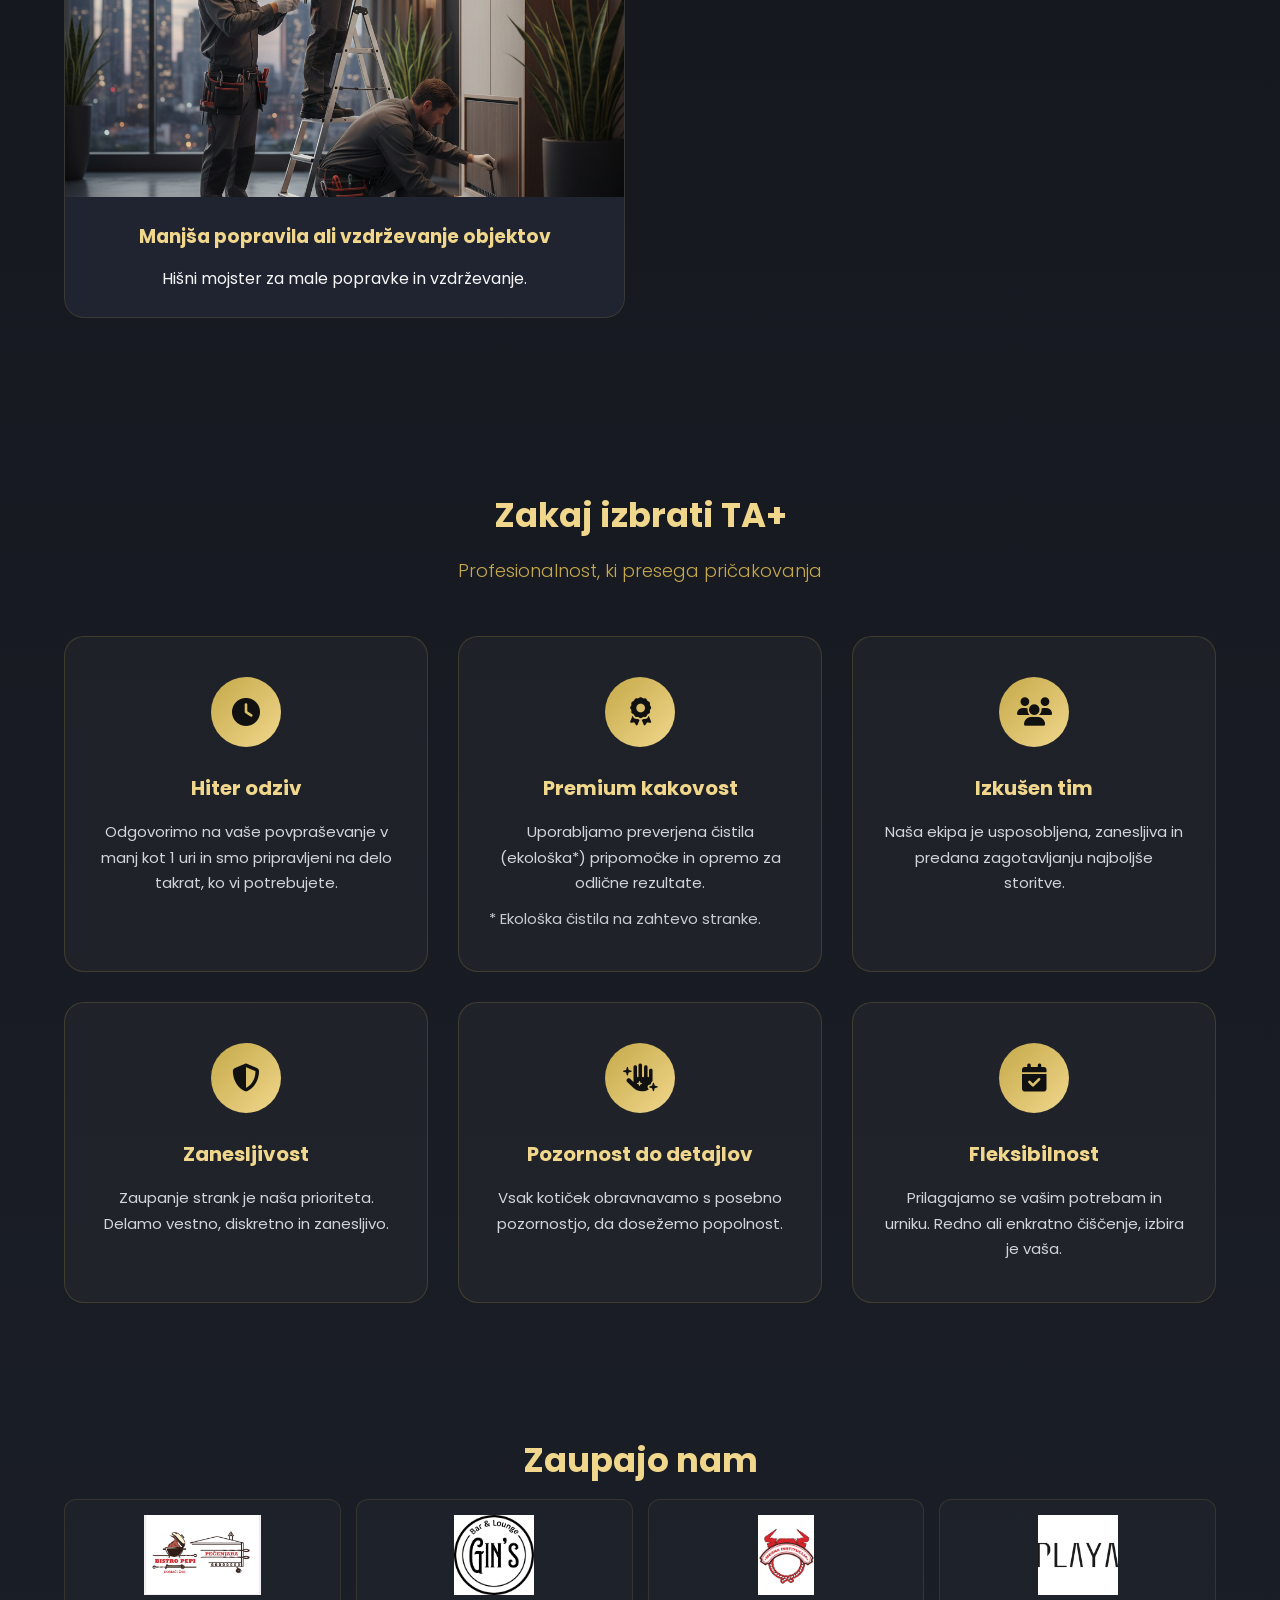
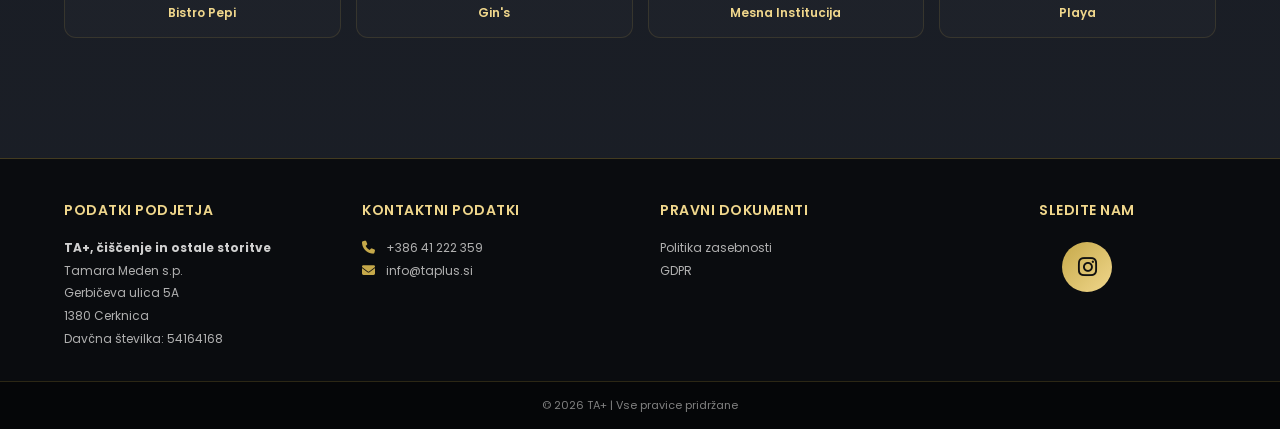
==== commit 23e59832: "Add files via upload" ====
--- a/index.html
+++ b/index.html
@@ -6,14 +6,20 @@
 <meta name="description" content="TA+ čiščenje in vzdrževanje - profesionalno čiščenje stanovanj, hiš in poslovnih prostorov v Ljubljani. Odziv v manj kot 1 uri.">
 <meta name="keywords" content="čiščenje Ljubljana, čiščenje stanovanja, čiščenje hiše, čiščenje poslovnih prostorov, vzdrževanje, hišni mojster">
 <meta name="author" content="TA+, Tamara Meden">
+<meta name="robots" content="index, follow">
 <meta property="og:title" content="TA+ | Premium čiščenje Ljubljana">
 <meta property="og:description" content="Profesionalno čiščenje in vzdrževanje za stanovanja, hiše in poslovne prostore. Odziv v manj kot 1 uri.">
 <meta property="og:type" content="website">
+<meta property="og:locale" content="sl_SI">
+<meta property="og:site_name" content="TA+">
 <meta name="twitter:card" content="summary_large_image">
 <meta name="twitter:title" content="TA+ | Premium čiščenje Ljubljana">
 <meta name="twitter:description" content="Profesionalno čiščenje in vzdrževanje po vaši meri.">
 <title>TA+ | Premium čiščenje Ljubljana</title>
 
+<link rel="preconnect" href="https://fonts.googleapis.com">
+<link rel="preconnect" href="https://fonts.gstatic.com" crossorigin>
+<link rel="preconnect" href="https://cdnjs.cloudflare.com" crossorigin>
 <link rel="stylesheet" href="css/style.css">
 <link href="https://fonts.googleapis.com/css2?family=Poppins:wght@300;400;600;700&display=swap" rel="stylesheet">
 <link rel="stylesheet" href="https://cdnjs.cloudflare.com/ajax/libs/font-awesome/6.4.0/css/all.min.css">
@@ -75,7 +81,7 @@
 
     <a href="storitve.html#redno" class="card-link">
       <div class="card">
-        <img src="images/redno.jpg" alt="Redno ali generalno čiščenje">
+        <img src="images/redno.jpg" alt="Redno ali generalno čiščenje" loading="lazy" decoding="async">
         <div class="card-content">
           <h3>Redno ali generalno čiščenje</h3>
           <p>Stanovanja, hiše ali kratkoročne namestitve.</p>
@@ -85,7 +91,7 @@
 
     <a href="storitve.html#poslovno" class="card-link">
       <div class="card">
-        <img src="images/generalno.jpg" alt="Čiščenje poslovnih prostorov">
+        <img src="images/generalno.jpg" alt="Čiščenje poslovnih prostorov" loading="lazy" decoding="async">
         <div class="card-content">
           <h3>Čiščenje poslovnih prostorov</h3>
           <p>Urejeno in profesionalno delovno okolje.</p>
@@ -95,7 +101,7 @@
 
     <a href="storitve.html#popravila" class="card-link">
       <div class="card">
-        <img src="images/popravila.jpg" alt="Manjša popravila ali vzdrževanje objektov">
+        <img src="images/popravila.jpg" alt="Manjša popravila ali vzdrževanje objektov" loading="lazy" decoding="async">
         <div class="card-content">
           <h3>Manjša popravila ali vzdrževanje objektov</h3>
           <p>Hišni mojster za male popravke in vzdrževanje.</p>
@@ -172,22 +178,22 @@
 
   <div class="trusted-grid">
     <div class="trusted-card">
-      <img src="images/reference/Bistro Pepi.jpg" alt="Bistro Pepi">
+      <img src="images/reference/Bistro Pepi.jpg" alt="Bistro Pepi" loading="lazy" decoding="async">
       <p>Bistro Pepi</p>
     </div>
 
     <div class="trusted-card">
-      <img src="images/reference/Gins.png" alt="Gins">
-      <p>Gins</p>
-    </div>
-
-    <div class="trusted-card">
-      <img src="images/reference/Mesna Institucija.jpg" alt="Mesna Institucija">
+      <img src="images/reference/Gins.png" alt="Gin's" loading="lazy" decoding="async">
+      <p>Gin's</p>
+    </div>
+
+    <div class="trusted-card">
+      <img src="images/reference/Mesna Institucija.jpg" alt="Mesna Institucija" loading="lazy" decoding="async">
       <p>Mesna Institucija</p>
     </div>
 
     <div class="trusted-card">
-      <img src="images/reference/Playa.jpg" alt="Playa">
+      <img src="images/reference/Playa.jpg" alt="Playa" loading="lazy" decoding="async">
       <p>Playa</p>
     </div>
   </div>
@@ -214,6 +220,14 @@
         <i class="fas fa-envelope"></i> <a href="mailto:info@taplus.si">info@taplus.si</a>
       </p>
     </div>
+
+    <div class="footer-col">
+      <h3>Pravni dokumenti</h3>
+      <p>
+        <a href="politika-zasebnosti.html">Politika zasebnosti</a><br>
+        <a href="gdpr.html">GDPR</a>
+      </p>
+    </div>
     
     <div class="footer-col social-col">
       <h3>Sledite nam</h3>
@@ -268,5 +282,7 @@
 });
 </script>
 
+<script src="js/cookie-notice.js"></script>
+
 </body>
 </html>
--- a/css/style.css
+++ b/css/style.css
@@ -175,6 +175,25 @@
     display:block;
 }
 
+.services-page{
+    padding-top:150px;
+}
+
+.services-page-title{
+    text-align:center;
+    margin-bottom:50px;
+}
+
+.service-list{
+    text-align:left;
+    margin-left:20px;
+    list-style-position:inside;
+}
+
+.service-subtitle{
+    margin-top:15px;
+}
+
 /* ===== BEFORE AFTER ===== */
 .before-after{
     padding:80px 0;
@@ -447,6 +466,133 @@
     color:#f0d78c;
 }
 
+/* ===== LEGAL PAGE ===== */
+.legal-page{
+    padding:150px 0 80px 0;
+    min-height:70vh;
+}
+
+.legal-card{
+    background:rgba(255,255,255,0.03);
+    border:1px solid rgba(198,169,74,0.2);
+    border-radius:20px;
+    padding:40px;
+}
+
+.legal-card h1{
+    color:#f0d78c;
+    margin-bottom:10px;
+    font-size:36px;
+}
+
+.legal-meta{
+    color:#c6a94a;
+    margin-bottom:28px;
+    font-size:14px;
+}
+
+.legal-card h2{
+    color:#f0d78c;
+    margin-top:24px;
+    margin-bottom:10px;
+    font-size:22px;
+}
+
+.legal-card p,
+.legal-card li{
+    color:#d1d5db;
+    font-size:15px;
+    line-height:1.8;
+}
+
+.legal-card ul{
+    margin:8px 0 12px 22px;
+}
+
+.legal-card a{
+    color:#f0d78c;
+    text-decoration:none;
+}
+
+.legal-card a:hover{
+    color:#c6a94a;
+}
+
+/* ===== COOKIE NOTICE ===== */
+.cookie-banner{
+    position:fixed;
+    left:20px;
+    right:20px;
+    bottom:20px;
+    z-index:4000;
+    background:rgba(15,17,22,0.96);
+    border:1px solid rgba(198,169,74,0.35);
+    border-radius:14px;
+    box-shadow:0 15px 35px rgba(0,0,0,0.35);
+}
+
+.cookie-banner__content{
+    display:flex;
+    align-items:center;
+    justify-content:space-between;
+    gap:18px;
+    padding:16px 18px;
+}
+
+.cookie-banner p{
+    margin:0;
+    color:#d1d5db;
+    font-size:14px;
+}
+
+.cookie-banner a{
+    color:#f0d78c;
+    text-decoration:none;
+}
+
+.cookie-banner a:hover{
+    color:#c6a94a;
+}
+
+.cookie-banner__btn{
+    white-space:nowrap;
+    padding:10px 22px;
+}
+
+.cookie-banner__actions{
+    display:flex;
+    align-items:center;
+    gap:12px;
+}
+
+.cookie-banner__more{
+    color:#f0d78c;
+    text-decoration:none;
+    font-size:14px;
+    white-space:nowrap;
+}
+
+.cookie-banner__more:hover{
+    color:#c6a94a;
+}
+
+.cookie-banner__dismiss{
+    background:transparent;
+    border:1px solid rgba(198,169,74,0.45);
+    color:#f0d78c;
+    border-radius:50px;
+    padding:9px 18px;
+    font-weight:600;
+    cursor:pointer;
+    transition:0.3s ease;
+    white-space:nowrap;
+}
+
+.cookie-banner__dismiss:hover{
+    background:rgba(198,169,74,0.12);
+    border-color:#c6a94a;
+}
+
 /* ===== CONTACT PAGE ===== */
 .contact-page{
     padding:150px 0 100px 0;
@@ -509,6 +655,38 @@
 .contact-form textarea{
     min-height:120px;
     resize:vertical;
+}
+
+.consent-row{
+    display:flex;
+    align-items:flex-start;
+    gap:10px;
+    font-size:14px;
+    color:#d1d5db;
+    line-height:1.5;
+}
+
+.consent-row input[type="checkbox"]{
+    margin-top:4px;
+    width:16px;
+    height:16px;
+    accent-color:#c6a94a;
+    flex-shrink:0;
+}
+
+.consent-row a{
+    color:#f0d78c;
+    text-decoration:none;
+}
+
+.consent-row a:hover{
+    color:#c6a94a;
+}
+
+.required-note{
+    font-size:13px;
+    color:#c6a94a;
+    margin:-2px 0 4px 0;
 }
 
 .honeypot{
@@ -620,7 +798,7 @@
 
 .footer-content{
     display:grid;
-    grid-template-columns:repeat(3, 1fr);
+    grid-template-columns:repeat(4, 1fr);
     gap:40px;
     padding-bottom:30px;
 }
@@ -917,6 +1095,43 @@
     height:60px;
 }
 
+.legal-page{
+    padding:100px 0 60px 0;
+}
+
+.legal-card{
+    padding:24px;
+}
+
+.legal-card h1{
+    font-size:28px;
+}
+
+.legal-card h2{
+    font-size:20px;
+}
+
+.cookie-banner{
+    left:12px;
+    right:12px;
+    bottom:12px;
+}
+
+.cookie-banner__content{
+    flex-direction:column;
+    align-items:flex-start;
+}
+
+.cookie-banner__actions{
+    width:100%;
+    justify-content:flex-end;
+    flex-wrap:wrap;
+}
+
+.cookie-banner__btn{
+    align-self:flex-end;
+}
+
 }
 
 /* Medium devices (768px and up) */
@@ -986,7 +1201,7 @@
 }
 
 .footer-content{
-    grid-template-columns:repeat(3, 1fr);
+    grid-template-columns:repeat(4, 1fr);
 }
 
 .trusted-grid{
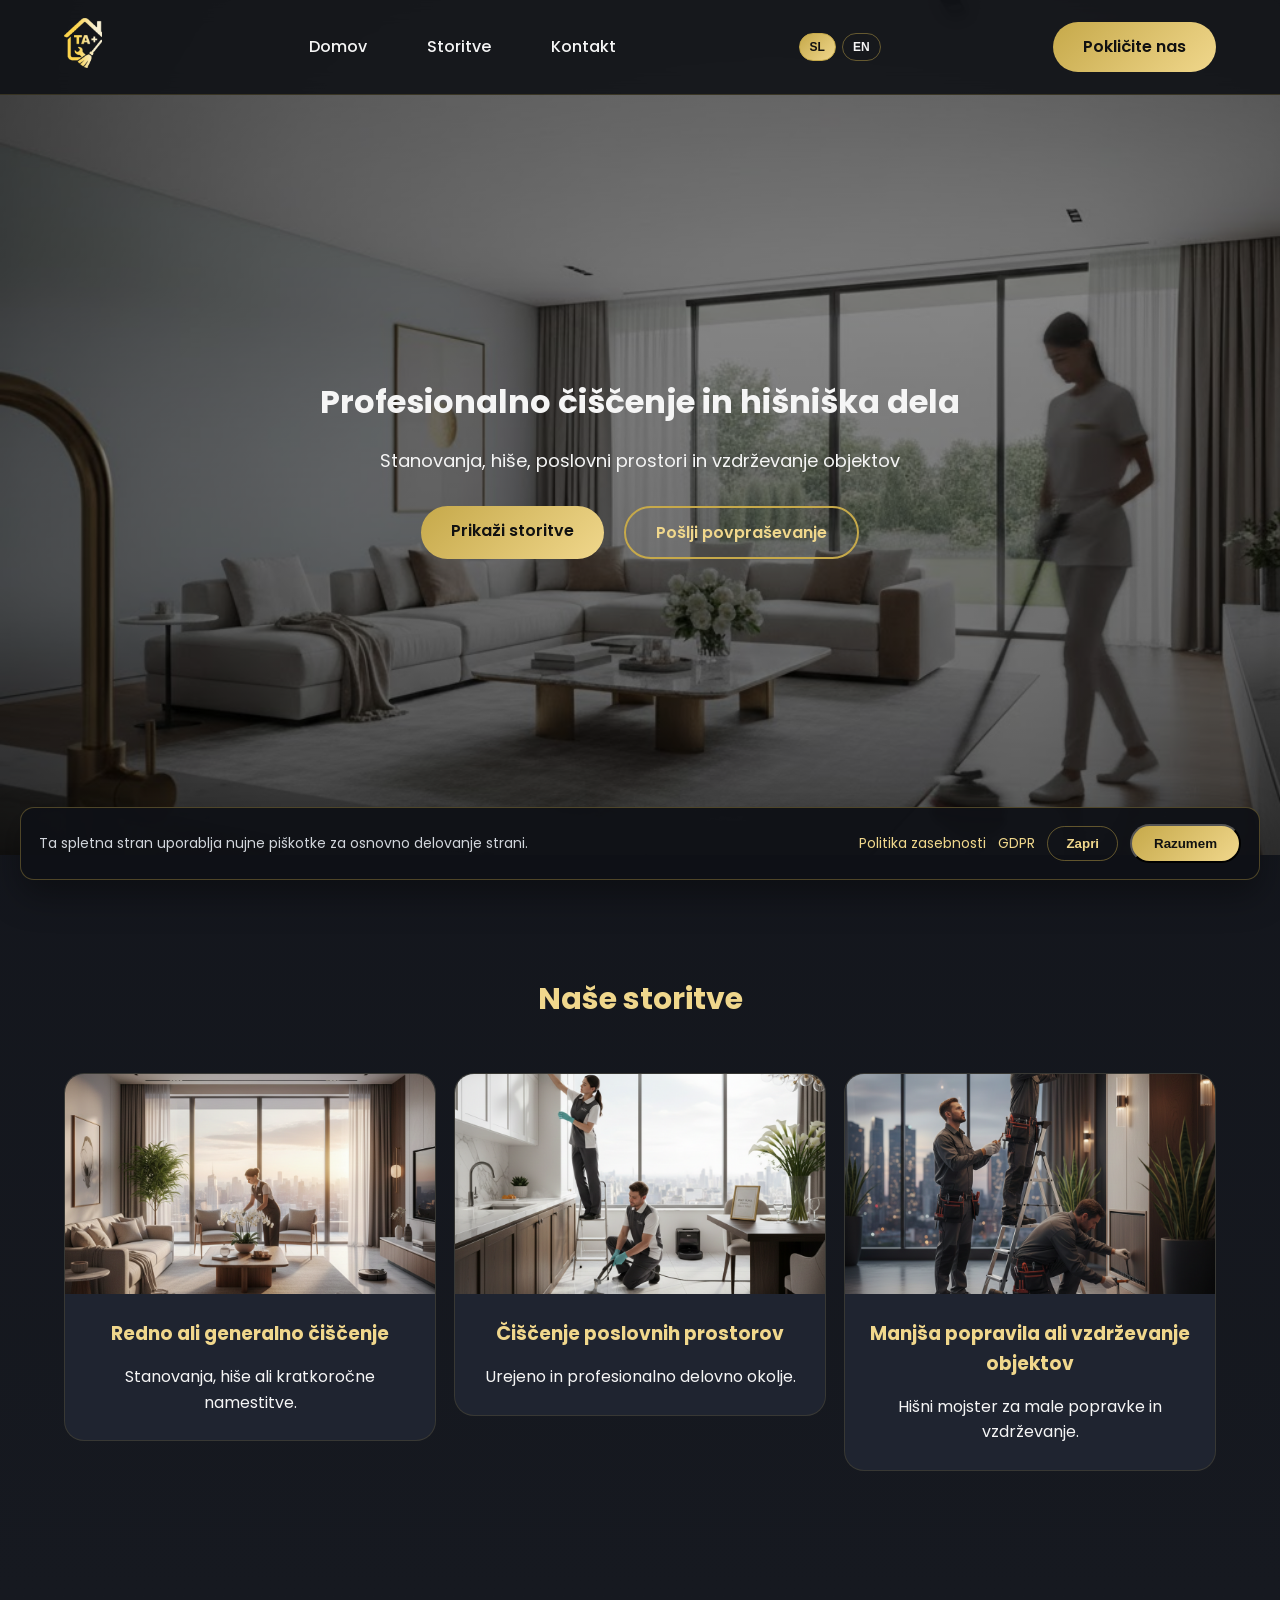
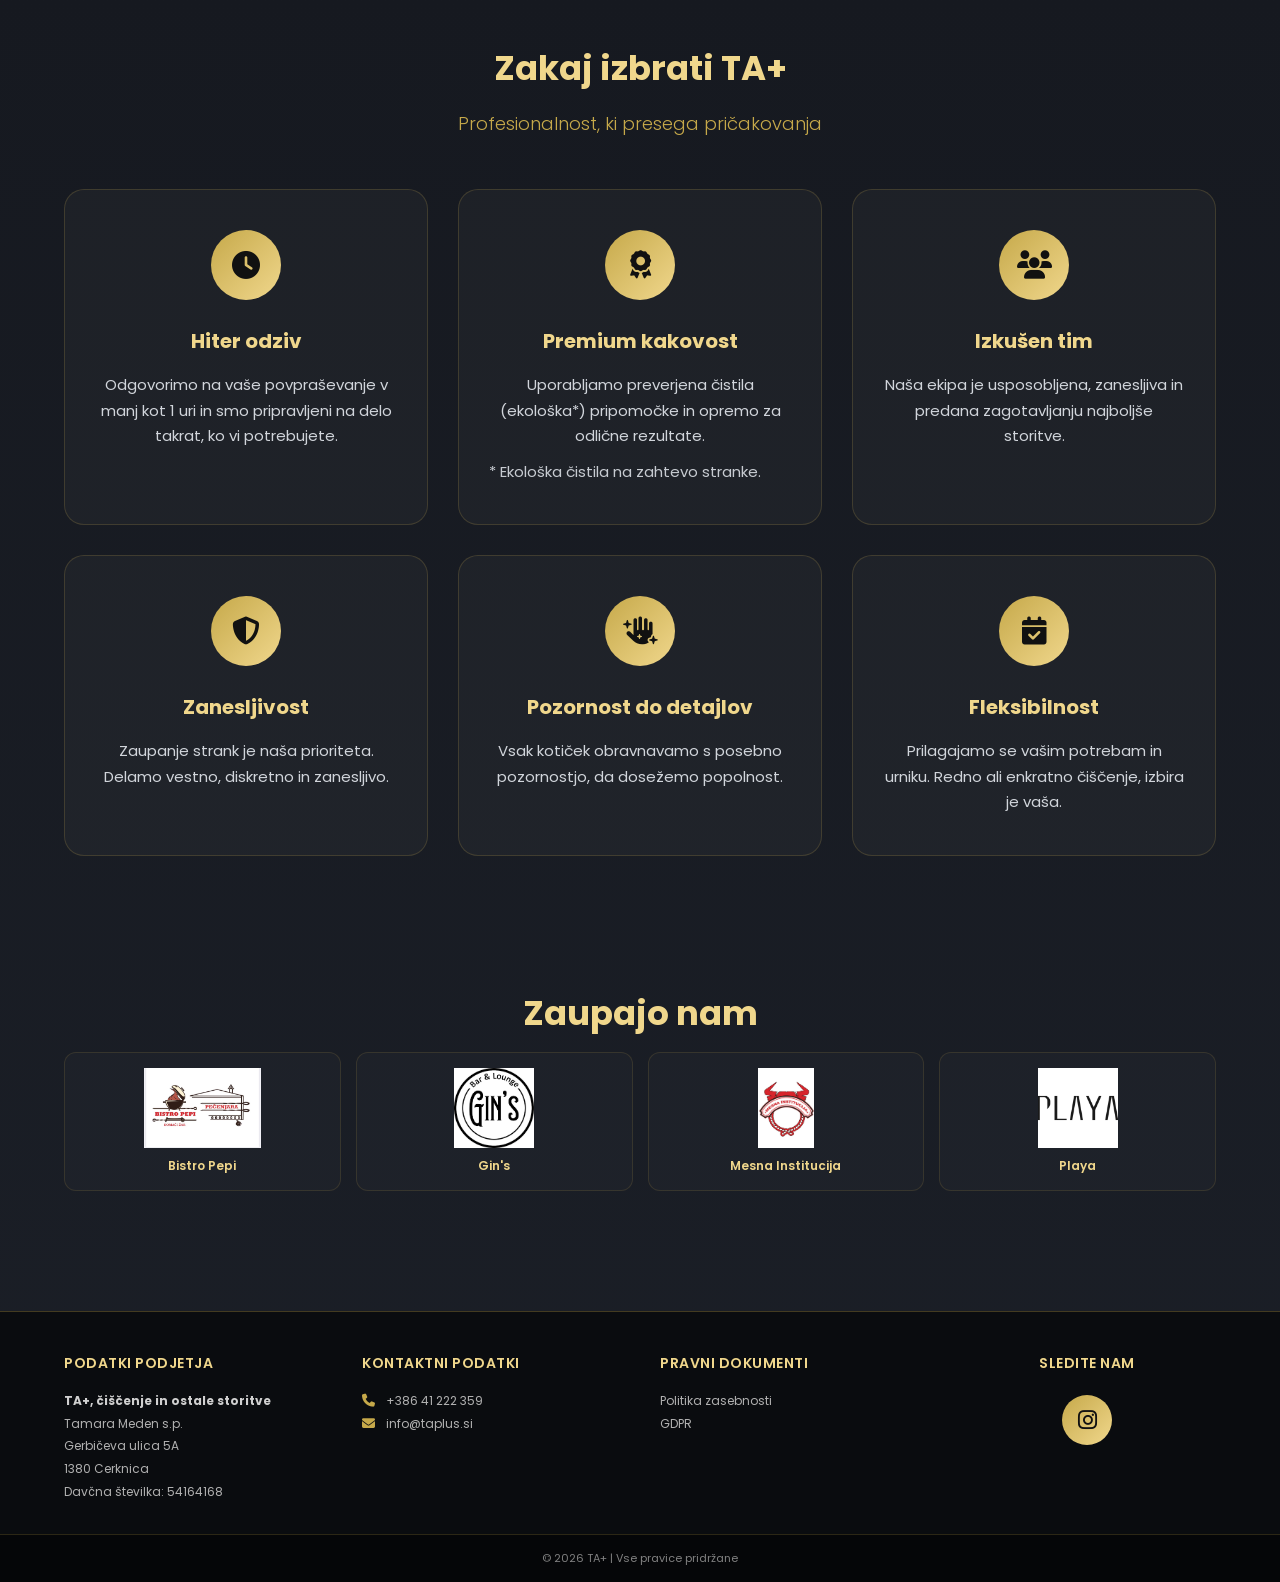
==== commit 372419b3: "Add files via upload" ====
--- a/index.html
+++ b/index.html
@@ -16,13 +16,40 @@
 <meta name="twitter:title" content="TA+ | Premium čiščenje Ljubljana">
 <meta name="twitter:description" content="Profesionalno čiščenje in vzdrževanje po vaši meri.">
 <title>TA+ | Premium čiščenje Ljubljana</title>
+<link rel="canonical" href="https://taplus.si/index.html?lang=sl">
+<link rel="alternate" hreflang="sl" href="https://taplus.si/index.html?lang=sl">
+<link rel="alternate" hreflang="en" href="https://taplus.si/index.html?lang=en">
+<link rel="alternate" hreflang="x-default" href="https://taplus.si/index.html?lang=sl">
 
 <link rel="preconnect" href="https://fonts.googleapis.com">
 <link rel="preconnect" href="https://fonts.gstatic.com" crossorigin>
 <link rel="preconnect" href="https://cdnjs.cloudflare.com" crossorigin>
+<link rel="preload" as="image" href="images/hero.jpg">
 <link rel="stylesheet" href="css/style.css">
 <link href="https://fonts.googleapis.com/css2?family=Poppins:wght@300;400;600;700&display=swap" rel="stylesheet">
 <link rel="stylesheet" href="https://cdnjs.cloudflare.com/ajax/libs/font-awesome/6.4.0/css/all.min.css">
+<script type="application/ld+json">
+{
+  "@context": "https://schema.org",
+  "@type": "LocalBusiness",
+  "name": "TA+",
+  "description": "Professional cleaning and maintenance services in Ljubljana and surrounding area.",
+  "url": "https://taplus.si/index.html",
+  "telephone": "+38641222359",
+  "email": "info@taplus.si",
+  "address": {
+    "@type": "PostalAddress",
+    "streetAddress": "Gerbičeva ulica 5A",
+    "addressLocality": "Cerknica",
+    "postalCode": "1380",
+    "addressCountry": "SI"
+  },
+  "areaServed": "Ljubljana",
+  "sameAs": [
+    "https://www.instagram.com/taplus.storitve/"
+  ]
+}
+</script>
 </head>
 
 <body class="lux">
@@ -35,10 +62,15 @@
 
     <!-- Desktop navigation -->
     <nav>
-      <a href="index.html">Domov</a>
-      <a href="storitve.html">Storitve</a>
-      <a href="kontakt.html">Kontakt</a>
+      <a href="index.html" data-i18n="nav_home">Domov</a>
+      <a href="storitve.html" data-i18n="nav_services">Storitve</a>
+      <a href="kontakt.html" data-i18n="nav_contact">Kontakt</a>
     </nav>
+
+    <div class="lang-switch" aria-label="Language switcher">
+      <button type="button" class="lang-btn active" data-lang="sl" aria-pressed="true">SL</button>
+      <button type="button" class="lang-btn" data-lang="en" aria-pressed="false">EN</button>
+    </div>
 
     <button type="button" class="hamburger" id="hamburger-btn" aria-label="Toggle navigation menu">
       <span></span>
@@ -48,12 +80,12 @@
 
     <!-- Mobile navigation -->
     <nav id="mobile-nav">
-      <a href="index.html">Domov</a>
-      <a href="storitve.html">Storitve</a>
-      <a href="kontakt.html">Kontakt</a>
+      <a href="index.html" data-i18n="nav_home">Domov</a>
+      <a href="storitve.html" data-i18n="nav_services">Storitve</a>
+      <a href="kontakt.html" data-i18n="nav_contact">Kontakt</a>
     </nav>
 
-    <a class="btn-gold" href="tel:+38641222359">Pokličite nas</a>
+    <a class="btn-gold" href="tel:+38641222359" data-i18n="call_us">Pokličite nas</a>
   </div>
 </header>
 
@@ -62,12 +94,12 @@
 <section class="hero">
   <div class="overlay"></div>
   <div class="hero-content">
-    <h1>Profesionalno čiščenje in hišniška dela</h1>
-    <p>Stanovanja, hiše, poslovni prostori in vzdrževanje objektov</p>
+    <h1 data-i18n="hero_title">Profesionalno čiščenje in hišniška dela</h1>
+    <p data-i18n="hero_text">Stanovanja, hiše, poslovni prostori in vzdrževanje objektov</p>
     
     <div class="hero-buttons">
-      <a href="storitve.html" class="btn-gold">Prikaži storitve</a>
-      <a href="kontakt.html" class="btn-outline">Pošlji povpraševanje</a>
+      <a href="storitve.html" class="btn-gold" data-i18n="hero_btn_services">Prikaži storitve</a>
+      <a href="kontakt.html" class="btn-outline" data-i18n="hero_btn_contact">Pošlji povpraševanje</a>
     </div>
   </div>
 </section>
@@ -75,7 +107,7 @@
 
 <!-- STORITVE -->
 <section class="services container">
-  <h2>Naše storitve</h2>
+  <h2 data-i18n="services_title">Naše storitve</h2>
 
   <div class="service-grid">
 
@@ -83,8 +115,8 @@
       <div class="card">
         <img src="images/redno.jpg" alt="Redno ali generalno čiščenje" loading="lazy" decoding="async">
         <div class="card-content">
-          <h3>Redno ali generalno čiščenje</h3>
-          <p>Stanovanja, hiše ali kratkoročne namestitve.</p>
+          <h3 data-i18n="service_1_title">Redno ali generalno čiščenje</h3>
+          <p data-i18n="service_1_text">Stanovanja, hiše ali kratkoročne namestitve.</p>
         </div>
       </div>
     </a>
@@ -93,8 +125,8 @@
       <div class="card">
         <img src="images/generalno.jpg" alt="Čiščenje poslovnih prostorov" loading="lazy" decoding="async">
         <div class="card-content">
-          <h3>Čiščenje poslovnih prostorov</h3>
-          <p>Urejeno in profesionalno delovno okolje.</p>
+          <h3 data-i18n="service_2_title">Čiščenje poslovnih prostorov</h3>
+          <p data-i18n="service_2_text">Urejeno in profesionalno delovno okolje.</p>
         </div>
       </div>
     </a>
@@ -103,8 +135,8 @@
       <div class="card">
         <img src="images/popravila.jpg" alt="Manjša popravila ali vzdrževanje objektov" loading="lazy" decoding="async">
         <div class="card-content">
-          <h3>Manjša popravila ali vzdrževanje objektov</h3>
-          <p>Hišni mojster za male popravke in vzdrževanje.</p>
+          <h3 data-i18n="service_3_title">Manjša popravila ali vzdrževanje objektov</h3>
+          <p data-i18n="service_3_text">Hišni mojster za male popravke in vzdrževanje.</p>
         </div>
       </div>
     </a>
@@ -115,8 +147,8 @@
 
 <!-- ZAKAJ IZBRATI TA+ -->
 <section class="why-us container">
-  <h2>Zakaj izbrati TA+</h2>
-  <p class="subtitle">Profesionalnost, ki presega pričakovanja</p>
+  <h2 data-i18n="why_title">Zakaj izbrati TA+</h2>
+  <p class="subtitle" data-i18n="why_subtitle">Profesionalnost, ki presega pričakovanja</p>
   
   <div class="why-grid">
     
@@ -124,49 +156,49 @@
       <div class="why-icon">
         <i class="fas fa-clock"></i>
       </div>
-      <h3>Hiter odziv</h3>
-      <p>Odgovorimo na vaše povpraševanje v manj kot 1 uri in smo pripravljeni na delo takrat, ko vi potrebujete.</p>
+      <h3 data-i18n="why_1_title">Hiter odziv</h3>
+      <p data-i18n="why_1_text">Odgovorimo na vaše povpraševanje v manj kot 1 uri in smo pripravljeni na delo takrat, ko vi potrebujete.</p>
     </div>
 
     <div class="why-card">
       <div class="why-icon">
         <i class="fas fa-award"></i>
       </div>
-      <h3>Premium kakovost</h3>
-      <p>Uporabljamo preverjena čistila (ekološka*) pripomočke in opremo za odlične rezultate.</p>
-      <p class="eco-note">* Ekološka čistila na zahtevo stranke.</p>
+      <h3 data-i18n="why_2_title">Premium kakovost</h3>
+      <p data-i18n="why_2_text">Uporabljamo preverjena čistila (ekološka*) pripomočke in opremo za odlične rezultate.</p>
+      <p class="eco-note" data-i18n="why_2_note">* Ekološka čistila na zahtevo stranke.</p>
     </div>
 
     <div class="why-card">
       <div class="why-icon">
         <i class="fas fa-users"></i>
       </div>
-      <h3>Izkušen tim</h3>
-      <p>Naša ekipa je usposobljena, zanesljiva in predana zagotavljanju najboljše storitve.</p>
+      <h3 data-i18n="why_3_title">Izkušen tim</h3>
+      <p data-i18n="why_3_text">Naša ekipa je usposobljena, zanesljiva in predana zagotavljanju najboljše storitve.</p>
     </div>
 
     <div class="why-card">
       <div class="why-icon">
         <i class="fas fa-shield-alt"></i>
       </div>
-      <h3>Zanesljivost</h3>
-      <p>Zaupanje strank je naša prioriteta. Delamo vestno, diskretno in zanesljivo.</p>
+      <h3 data-i18n="why_4_title">Zanesljivost</h3>
+      <p data-i18n="why_4_text">Zaupanje strank je naša prioriteta. Delamo vestno, diskretno in zanesljivo.</p>
     </div>
 
     <div class="why-card">
       <div class="why-icon">
         <i class="fas fa-hand-sparkles"></i>
       </div>
-      <h3>Pozornost do detajlov</h3>
-      <p>Vsak kotiček obravnavamo s posebno pozornostjo, da dosežemo popolnost.</p>
+      <h3 data-i18n="why_5_title">Pozornost do detajlov</h3>
+      <p data-i18n="why_5_text">Vsak kotiček obravnavamo s posebno pozornostjo, da dosežemo popolnost.</p>
     </div>
 
     <div class="why-card">
       <div class="why-icon">
         <i class="fas fa-calendar-check"></i>
       </div>
-      <h3>Fleksibilnost</h3>
-      <p>Prilagajamo se vašim potrebam in urniku. Redno ali enkratno čiščenje, izbira je vaša.</p>
+      <h3 data-i18n="why_6_title">Fleksibilnost</h3>
+      <p data-i18n="why_6_text">Prilagajamo se vašim potrebam in urniku. Redno ali enkratno čiščenje, izbira je vaša.</p>
     </div>
 
   </div>
@@ -174,7 +206,7 @@
 
 
 <section class="trusted-by container">
-  <h2>Zaupajo nam</h2>
+  <h2 data-i18n="trusted_title">Zaupajo nam</h2>
 
   <div class="trusted-grid">
     <div class="trusted-card">
@@ -199,12 +231,11 @@
   </div>
 </section>
 
-
 <footer>
   <div class="container footer-content">
     <div class="footer-col">
-      <h3>Podatki podjetja</h3>
-      <p>
+      <h3 data-i18n="footer_company_title">Podatki podjetja</h3>
+      <p data-i18n-html="footer_company_text">
         <strong>TA+, čiščenje in ostale storitve</strong><br>
         Tamara Meden s.p.<br>
         Gerbičeva ulica 5A<br>
@@ -214,7 +245,7 @@
     </div>
     
     <div class="footer-col">
-      <h3>Kontaktni podatki</h3>
+      <h3 data-i18n="footer_contact_title">Kontaktni podatki</h3>
       <p>
         <i class="fas fa-phone"></i> <a href="tel:+38641222359">+386 41 222 359</a><br>
         <i class="fas fa-envelope"></i> <a href="mailto:info@taplus.si">info@taplus.si</a>
@@ -222,15 +253,15 @@
     </div>
 
     <div class="footer-col">
-      <h3>Pravni dokumenti</h3>
+      <h3 data-i18n="footer_legal_title">Pravni dokumenti</h3>
       <p>
-        <a href="politika-zasebnosti.html">Politika zasebnosti</a><br>
-        <a href="gdpr.html">GDPR</a>
+        <a href="politika-zasebnosti.html" data-i18n="footer_privacy">Politika zasebnosti</a><br>
+        <a href="gdpr.html" data-i18n="footer_gdpr">GDPR</a>
       </p>
     </div>
     
     <div class="footer-col social-col">
-      <h3>Sledite nam</h3>
+      <h3 data-i18n="footer_follow">Sledite nam</h3>
       <a href="https://www.instagram.com/taplus.storitve/" target="_blank" rel="noopener" class="social-icon" title="Instagram">
         <i class="fab fa-instagram"></i>
       </a>
@@ -239,13 +270,177 @@
   
   <div class="footer-bottom">
     <div class="container">
-      <p>© 2026 TA+ | Vse pravice pridržane</p>
+      <p data-i18n="footer_rights">© 2026 TA+ | Vse pravice pridržane</p>
     </div>
   </div>
 </footer>
 
 <script>
 document.addEventListener('DOMContentLoaded', function() {
+  const i18n = {
+    sl: {
+      page_title: 'TA+ | Premium čiščenje Ljubljana',
+      meta_description: 'TA+ čiščenje in vzdrževanje - profesionalno čiščenje stanovanj, hiš in poslovnih prostorov v Ljubljani. Odziv v manj kot 1 uri.',
+      og_title: 'TA+ | Premium čiščenje Ljubljana',
+      og_description: 'Profesionalno čiščenje in vzdrževanje za stanovanja, hiše in poslovne prostore. Odziv v manj kot 1 uri.',
+      og_locale: 'sl_SI',
+      twitter_title: 'TA+ | Premium čiščenje Ljubljana',
+      twitter_description: 'Profesionalno čiščenje in vzdrževanje po vaši meri.',
+      nav_home: 'Domov',
+      nav_services: 'Storitve',
+      nav_contact: 'Kontakt',
+      call_us: 'Pokličite nas',
+      hero_title: 'Profesionalno čiščenje in hišniška dela',
+      hero_text: 'Stanovanja, hiše, poslovni prostori in vzdrževanje objektov',
+      hero_btn_services: 'Prikaži storitve',
+      hero_btn_contact: 'Pošlji povpraševanje',
+      services_title: 'Naše storitve',
+      service_1_title: 'Redno ali generalno čiščenje',
+      service_1_text: 'Stanovanja, hiše ali kratkoročne namestitve.',
+      service_2_title: 'Čiščenje poslovnih prostorov',
+      service_2_text: 'Urejeno in profesionalno delovno okolje.',
+      service_3_title: 'Manjša popravila ali vzdrževanje objektov',
+      service_3_text: 'Hišni mojster za male popravke in vzdrževanje.',
+      why_title: 'Zakaj izbrati TA+',
+      why_subtitle: 'Profesionalnost, ki presega pričakovanja',
+      why_1_title: 'Hiter odziv',
+      why_1_text: 'Odgovorimo na vaše povpraševanje v manj kot 1 uri in smo pripravljeni na delo takrat, ko vi potrebujete.',
+      why_2_title: 'Premium kakovost',
+      why_2_text: 'Uporabljamo preverjena čistila (ekološka*) pripomočke in opremo za odlične rezultate.',
+      why_2_note: '* Ekološka čistila na zahtevo stranke.',
+      why_3_title: 'Izkušen tim',
+      why_3_text: 'Naša ekipa je usposobljena, zanesljiva in predana zagotavljanju najboljše storitve.',
+      why_4_title: 'Zanesljivost',
+      why_4_text: 'Zaupanje strank je naša prioriteta. Delamo vestno, diskretno in zanesljivo.',
+      why_5_title: 'Pozornost do detajlov',
+      why_5_text: 'Vsak kotiček obravnavamo s posebno pozornostjo, da dosežemo popolnost.',
+      why_6_title: 'Fleksibilnost',
+      why_6_text: 'Prilagajamo se vašim potrebam in urniku. Redno ali enkratno čiščenje, izbira je vaša.',
+      trusted_title: 'Zaupajo nam',
+      footer_company_title: 'Podatki podjetja',
+      footer_company_text: '<strong>TA+, čiščenje in ostale storitve</strong><br>Tamara Meden s.p.<br>Gerbičeva ulica 5A<br>1380 Cerknica<br>Davčna številka: 54164168',
+      footer_contact_title: 'Kontaktni podatki',
+      footer_legal_title: 'Pravni dokumenti',
+      footer_privacy: 'Politika zasebnosti',
+      footer_gdpr: 'GDPR',
+      footer_follow: 'Sledite nam',
+      footer_rights: '© 2026 TA+ | Vse pravice pridržane'
+    },
+    en: {
+      page_title: 'TA+ | Premium Cleaning Ljubljana',
+      meta_description: 'TA+ cleaning and maintenance - professional cleaning for apartments, houses and business premises in Ljubljana. Response in less than 1 hour.',
+      og_title: 'TA+ | Premium Cleaning Ljubljana',
+      og_description: 'Professional cleaning and maintenance for apartments, houses and business premises. Response in less than 1 hour.',
+      og_locale: 'en_US',
+      twitter_title: 'TA+ | Premium Cleaning Ljubljana',
+      twitter_description: 'Professional cleaning and maintenance tailored to your needs.',
+      nav_home: 'Home',
+      nav_services: 'Services',
+      nav_contact: 'Contact',
+      call_us: 'Call us',
+      hero_title: 'Professional cleaning and maintenance services',
+      hero_text: 'Apartments, houses, business premises and property maintenance',
+      hero_btn_services: 'View services',
+      hero_btn_contact: 'Send inquiry',
+      services_title: 'Our services',
+      service_1_title: 'Regular or deep cleaning',
+      service_1_text: 'Apartments, houses or short-term rentals.',
+      service_2_title: 'Commercial cleaning',
+      service_2_text: 'Neat and professional work environment.',
+      service_3_title: 'Minor repairs and maintenance',
+      service_3_text: 'Handyman support for small repairs and upkeep.',
+      why_title: 'Why choose TA+',
+      why_subtitle: 'Professionalism that exceeds expectations',
+      why_1_title: 'Fast response',
+      why_1_text: 'We respond to your inquiry in under 1 hour and are ready when you need us.',
+      why_2_title: 'Premium quality',
+      why_2_text: 'We use proven cleaners (eco options*) tools and equipment for excellent results.',
+      why_2_note: '* Eco-friendly cleaning products available on request.',
+      why_3_title: 'Experienced team',
+      why_3_text: 'Our team is trained, reliable and dedicated to delivering top service.',
+      why_4_title: 'Reliability',
+      why_4_text: 'Client trust is our priority. We work carefully, discreetly and reliably.',
+      why_5_title: 'Attention to detail',
+      why_5_text: 'We treat every corner with special care to achieve perfection.',
+      why_6_title: 'Flexibility',
+      why_6_text: 'We adapt to your needs and schedule. Regular or one-time cleaning, your choice.',
+      trusted_title: 'Trusted by',
+      footer_company_title: 'Company information',
+      footer_company_text: '<strong>TA+, cleaning and other services</strong><br>Tamara Meden s.p.<br>Gerbičeva ulica 5A<br>1380 Cerknica<br>Tax number: 54164168',
+      footer_contact_title: 'Contact details',
+      footer_legal_title: 'Legal documents',
+      footer_privacy: 'Privacy policy',
+      footer_gdpr: 'GDPR',
+      footer_follow: 'Follow us',
+      footer_rights: '© 2026 TA+ | All rights reserved'
+    }
+  };
+
+  const langButtons = document.querySelectorAll('.lang-btn');
+
+  function setLanguage(lang) {
+    const selected = i18n[lang] ? lang : 'sl';
+    const translations = i18n[selected];
+
+    document.documentElement.lang = selected;
+    document.title = translations.page_title;
+
+    const metaDescription = document.querySelector('meta[name="description"]');
+    const ogTitle = document.querySelector('meta[property="og:title"]');
+    const ogDescription = document.querySelector('meta[property="og:description"]');
+    const ogLocale = document.querySelector('meta[property="og:locale"]');
+    const twitterTitle = document.querySelector('meta[name="twitter:title"]');
+    const twitterDescription = document.querySelector('meta[name="twitter:description"]');
+
+    if (metaDescription && translations.meta_description) metaDescription.setAttribute('content', translations.meta_description);
+    if (ogTitle && translations.og_title) ogTitle.setAttribute('content', translations.og_title);
+    if (ogDescription && translations.og_description) ogDescription.setAttribute('content', translations.og_description);
+    if (ogLocale && translations.og_locale) ogLocale.setAttribute('content', translations.og_locale);
+    if (twitterTitle && translations.twitter_title) twitterTitle.setAttribute('content', translations.twitter_title);
+    if (twitterDescription && translations.twitter_description) twitterDescription.setAttribute('content', translations.twitter_description);
+
+    document.querySelectorAll('[data-i18n]').forEach(element => {
+      const key = element.getAttribute('data-i18n');
+      if (translations[key]) {
+        element.textContent = translations[key];
+      }
+    });
+
+    document.querySelectorAll('[data-i18n-html]').forEach(element => {
+      const key = element.getAttribute('data-i18n-html');
+      if (translations[key]) {
+        element.innerHTML = translations[key];
+      }
+    });
+
+    langButtons.forEach(button => {
+      const isActive = button.dataset.lang === selected;
+      button.classList.toggle('active', isActive);
+      button.setAttribute('aria-pressed', isActive ? 'true' : 'false');
+    });
+
+    localStorage.setItem('siteLanguage', selected);
+
+    const currentUrl = new URL(window.location.href);
+    currentUrl.searchParams.set('lang', selected);
+    window.history.replaceState({}, '', `${currentUrl.pathname}${currentUrl.search}${currentUrl.hash}`);
+
+    const canonical = document.querySelector('link[rel="canonical"]');
+    if (canonical) {
+      canonical.setAttribute('href', `https://taplus.si/index.html?lang=${selected}`);
+    }
+  }
+
+  langButtons.forEach(button => {
+    button.addEventListener('click', function() {
+      setLanguage(button.dataset.lang);
+    });
+  });
+
+  const languageFromUrl = new URLSearchParams(window.location.search).get('lang');
+  const savedLanguage = (languageFromUrl && i18n[languageFromUrl]) ? languageFromUrl : (localStorage.getItem('siteLanguage') || 'sl');
+  setLanguage(savedLanguage);
+
   // Hamburger menu toggle
   const hamburgerBtn = document.getElementById('hamburger-btn');
   const mobileNav = document.getElementById('mobile-nav');
--- a/css/style.css
+++ b/css/style.css
@@ -41,6 +41,7 @@
 
 .logo-img{
     height:50px;
+    width:auto;
 }
 
 nav a{
@@ -49,7 +50,7 @@
     color:#f5f5f5;
     font-weight:500;
     transition: background .22s ease, color .15s ease, box-shadow .22s ease, border-color .22s ease;
-    border:2px solid transparent; /* reserve space for hover border */
+    border:2px solid transparent;
     padding:6px 8px;
     border-radius:8px;
 }
@@ -58,6 +59,35 @@
     color:#111;
     background:linear-gradient(135deg,#c6a94a,#f0d78c);
     box-shadow:0 10px 25px rgba(198,169,74,0.18);
+    border-color:#c6a94a;
+}
+
+.lang-switch{
+    display:flex;
+    gap:6px;
+    align-items:center;
+}
+
+.lang-btn{
+    border:1px solid rgba(198,169,74,0.45);
+    background:transparent;
+    color:#f5f5f5;
+    border-radius:999px;
+    padding:6px 10px;
+    font-size:12px;
+    font-weight:600;
+    cursor:pointer;
+    transition:0.25s ease;
+}
+
+.lang-btn:hover{
+    border-color:#c6a94a;
+    color:#f0d78c;
+}
+
+.lang-btn.active{
+    background:linear-gradient(135deg,#c6a94a,#f0d78c);
+    color:#111;
     border-color:#c6a94a;
 }
 
@@ -192,6 +222,47 @@
 
 .service-subtitle{
     margin-top:15px;
+}
+
+.service-details{
+    margin-top:8px;
+}
+
+.service-details[hidden]{
+    display:none;
+}
+
+.service-toggle{
+    margin-top:10px;
+    width:100%;
+    border:1px solid rgba(198,169,74,0.35);
+    border-radius:10px;
+    background:rgba(198,169,74,0.08);
+    color:#f0d78c;
+    padding:8px 12px;
+    font-size:13px;
+    font-weight:600;
+    display:flex;
+    align-items:center;
+    justify-content:center;
+    gap:8px;
+    cursor:pointer;
+}
+
+.service-toggle__icon{
+    transition:transform 0.2s ease;
+}
+
+.service-toggle.is-open .service-toggle__icon{
+    transform:rotate(180deg);
+}
+
+.hero h1{
+    font-size:42px;
+}
+
+.hero p{
+    font-size:18px;
 }
 
 /* ===== BEFORE AFTER ===== */
@@ -889,12 +960,16 @@
     order:1;
 }
 
+.nav .lang-switch {
+    order:2;
+}
+
 .nav .btn-gold {
-    order:2;
+    order:3;
 }
 
 .nav .hamburger {
-    order:3;
+    order:4;
 }
 
 /* Hamburger button - show on mobile */
@@ -980,32 +1055,115 @@
 }
 
 .btn-gold{
-    padding:10px 20px;
+    padding:10px 14px;
     font-size:13px;
 }
 
+.lang-btn{
+    padding:5px 8px;
+    font-size:11px;
+}
+
 .hero h1{
-    font-size:24px;
-    margin-bottom:15px;
+    font-size:19px;
+    margin-bottom:8px;
 }
 
 .hero p{
-    font-size:15px;
-    margin-bottom:20px;
+    font-size:12px;
+    margin-bottom:10px;
+}
+
+.hero{
+    height:72vh;
+    padding-top:60px;
+}
+
+.hero-buttons{
+    gap:8px;
+}
+
+.hero-buttons .btn-gold,
+.hero-buttons .btn-outline{
+    padding:7px 12px;
+    font-size:11px;
 }
 
 .services h2{
-    font-size:26px;
-    margin-bottom:30px;
+    font-size:21px;
+    margin-bottom:16px;
 }
 
 .service-grid{
     grid-template-columns:1fr;
-    gap:20px;
+    gap:12px;
 }
 
 .card img{
-    height:200px;
+    height:150px;
+}
+
+.services:not(.services-page){
+    padding:78px 0 36px 0;
+}
+
+.services:not(.services-page) .card-content{
+    padding:12px;
+}
+
+.services:not(.services-page) .card h3{
+    font-size:15px;
+    margin-bottom:6px;
+}
+
+.services:not(.services-page) .card p{
+    font-size:12px;
+    line-height:1.35;
+}
+
+.why-us{
+    padding:32px 0;
+}
+
+.why-us h2{
+    font-size:21px;
+    margin-bottom:6px;
+}
+
+.why-us .subtitle{
+    font-size:12px;
+    margin-bottom:12px;
+}
+
+.why-grid{
+    gap:10px;
+    margin-top:6px;
+}
+
+.why-card{
+    padding:12px 10px;
+}
+
+.why-icon{
+    width:38px;
+    height:38px;
+    margin:0 auto 8px;
+    font-size:14px;
+}
+
+.why-card h3{
+    font-size:14px;
+    margin-bottom:5px;
+}
+
+.why-card p{
+    font-size:12px;
+    line-height:1.35;
+}
+
+.eco-note{
+    margin-top:4px;
+    font-size:10px;
 }
 
 .before-after h2{
@@ -1045,7 +1203,7 @@
 
 .footer-content{
     grid-template-columns:1fr;
-    gap:30px;
+    gap:22px;
 }
 
 .footer-col h3{
@@ -1057,7 +1215,7 @@
 }
 
 .thank-you{
-    padding:80px 0;
+    padding:70px 0;
 }
 
 .thank-you h1{
@@ -1070,20 +1228,20 @@
 
 .contact-layout{
     grid-template-columns:1fr;
-    gap:40px;
+    gap:24px;
 }
 
 .info-box{
     position:static;
-    padding:30px;
+    padding:20px;
 }
 
 .contact-page{
-    padding:100px 0 60px 0;
+    padding:86px 0 44px 0;
 }
 
 .contact-page h1{
-    font-size:28px;
+    font-size:24px;
 }
 
 .trusted-grid{
@@ -1096,19 +1254,23 @@
 }
 
 .legal-page{
-    padding:100px 0 60px 0;
+    padding:86px 0 44px 0;
 }
 
 .legal-card{
-    padding:24px;
+    padding:18px;
 }
 
 .legal-card h1{
-    font-size:28px;
+    font-size:24px;
 }
 
 .legal-card h2{
-    font-size:20px;
+    font-size:18px;
+}
+
+footer{
+    margin-top:56px;
 }
 
 .cookie-banner{
@@ -1150,6 +1312,10 @@
     order:unset;
     flex:unset;
     text-align:unset;
+}
+
+.nav .lang-switch {
+    order:unset;
 }
 
 .nav .hamburger {
@@ -1210,6 +1376,48 @@
 
 }
 
+@media(min-width:993px){
+.services:not(.services-page) .service-grid{
+    grid-template-columns:repeat(3,minmax(0,1fr));
+    gap:18px;
+}
+
+.services:not(.services-page) .card img{
+    height:220px;
+}
+}
+
+@media(max-width:390px){
+.hero{
+    height:68vh;
+}
+
+.hero h1{
+    font-size:17px;
+}
+
+.hero p{
+    font-size:11px;
+}
+
+.services:not(.services-page) .card img{
+    height:138px;
+}
+
+.services:not(.services-page) .card h3{
+    font-size:14px;
+}
+
+.services:not(.services-page) .card p,
+.why-card p{
+    font-size:11px;
+}
+
+.why-card h3{
+    font-size:13px;
+}
+}
+
 /* Large devices (992px and up) */
 @media(max-width:992px){
 
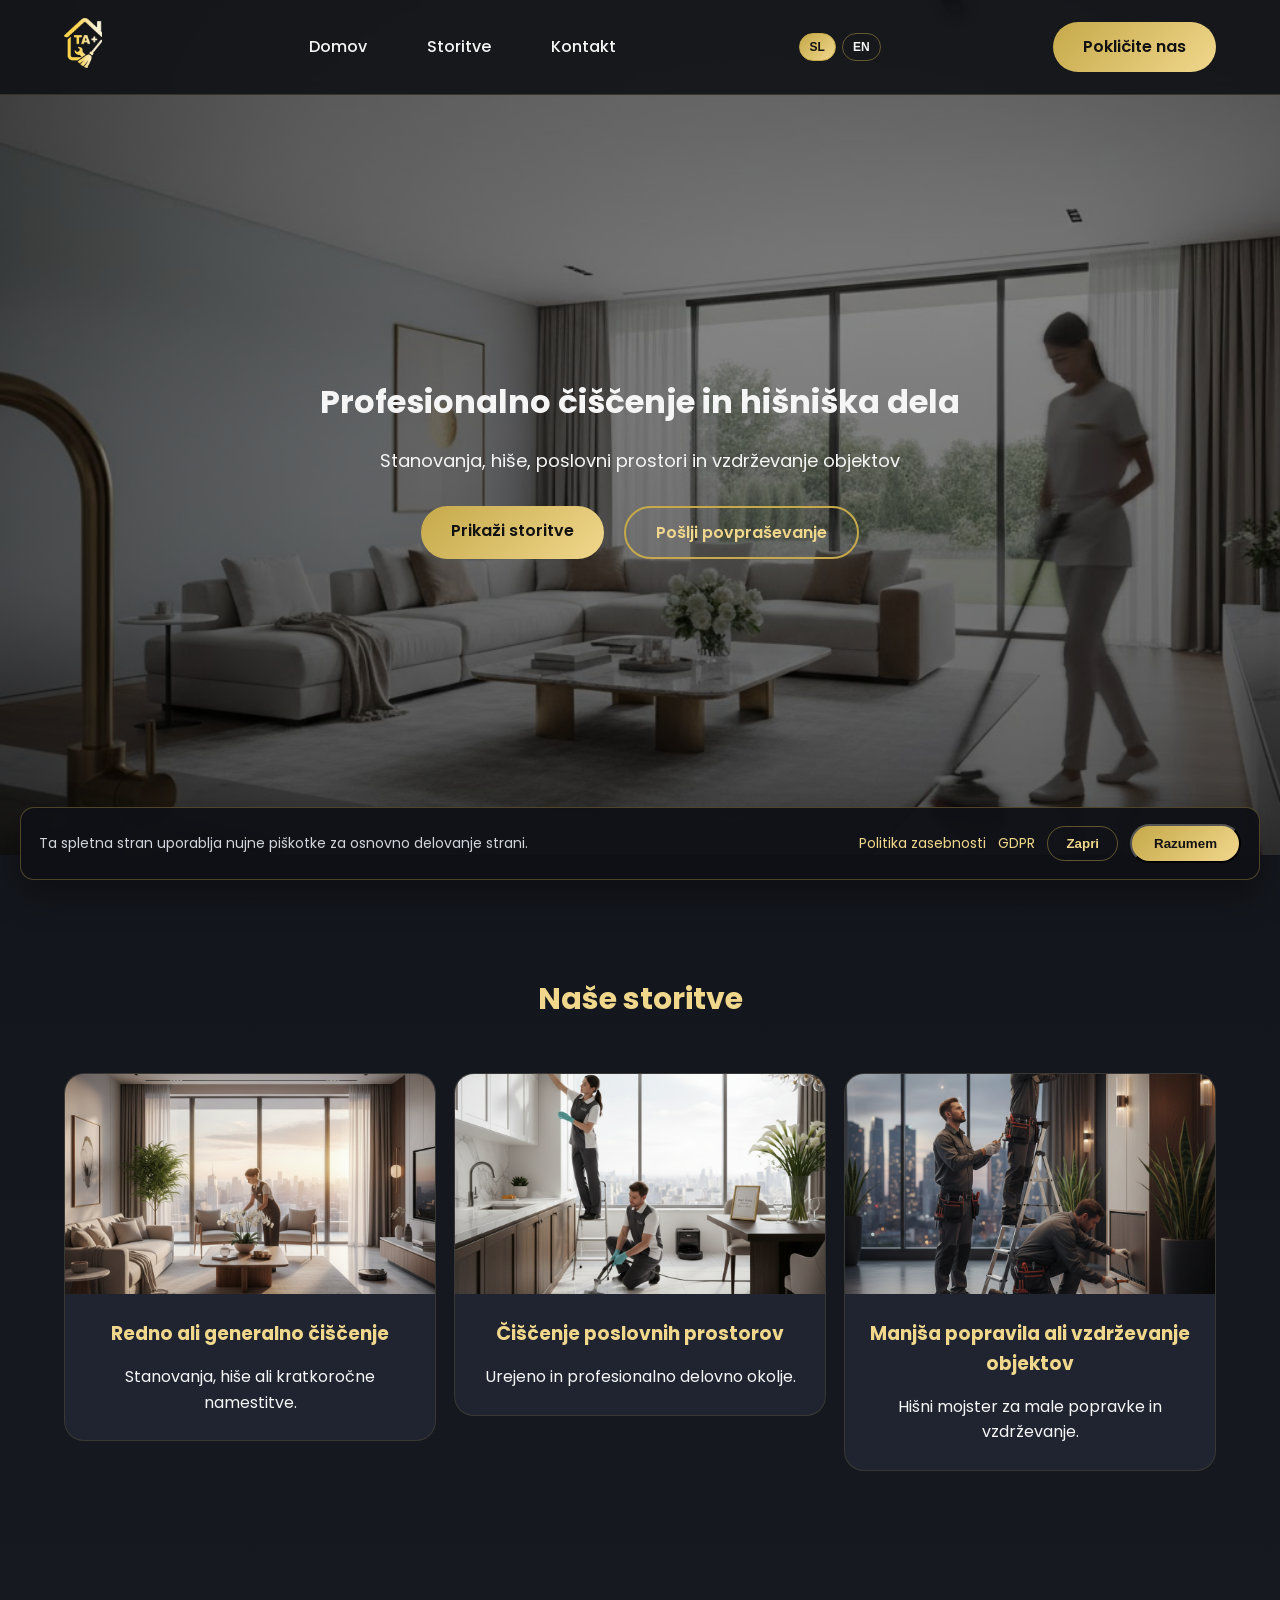
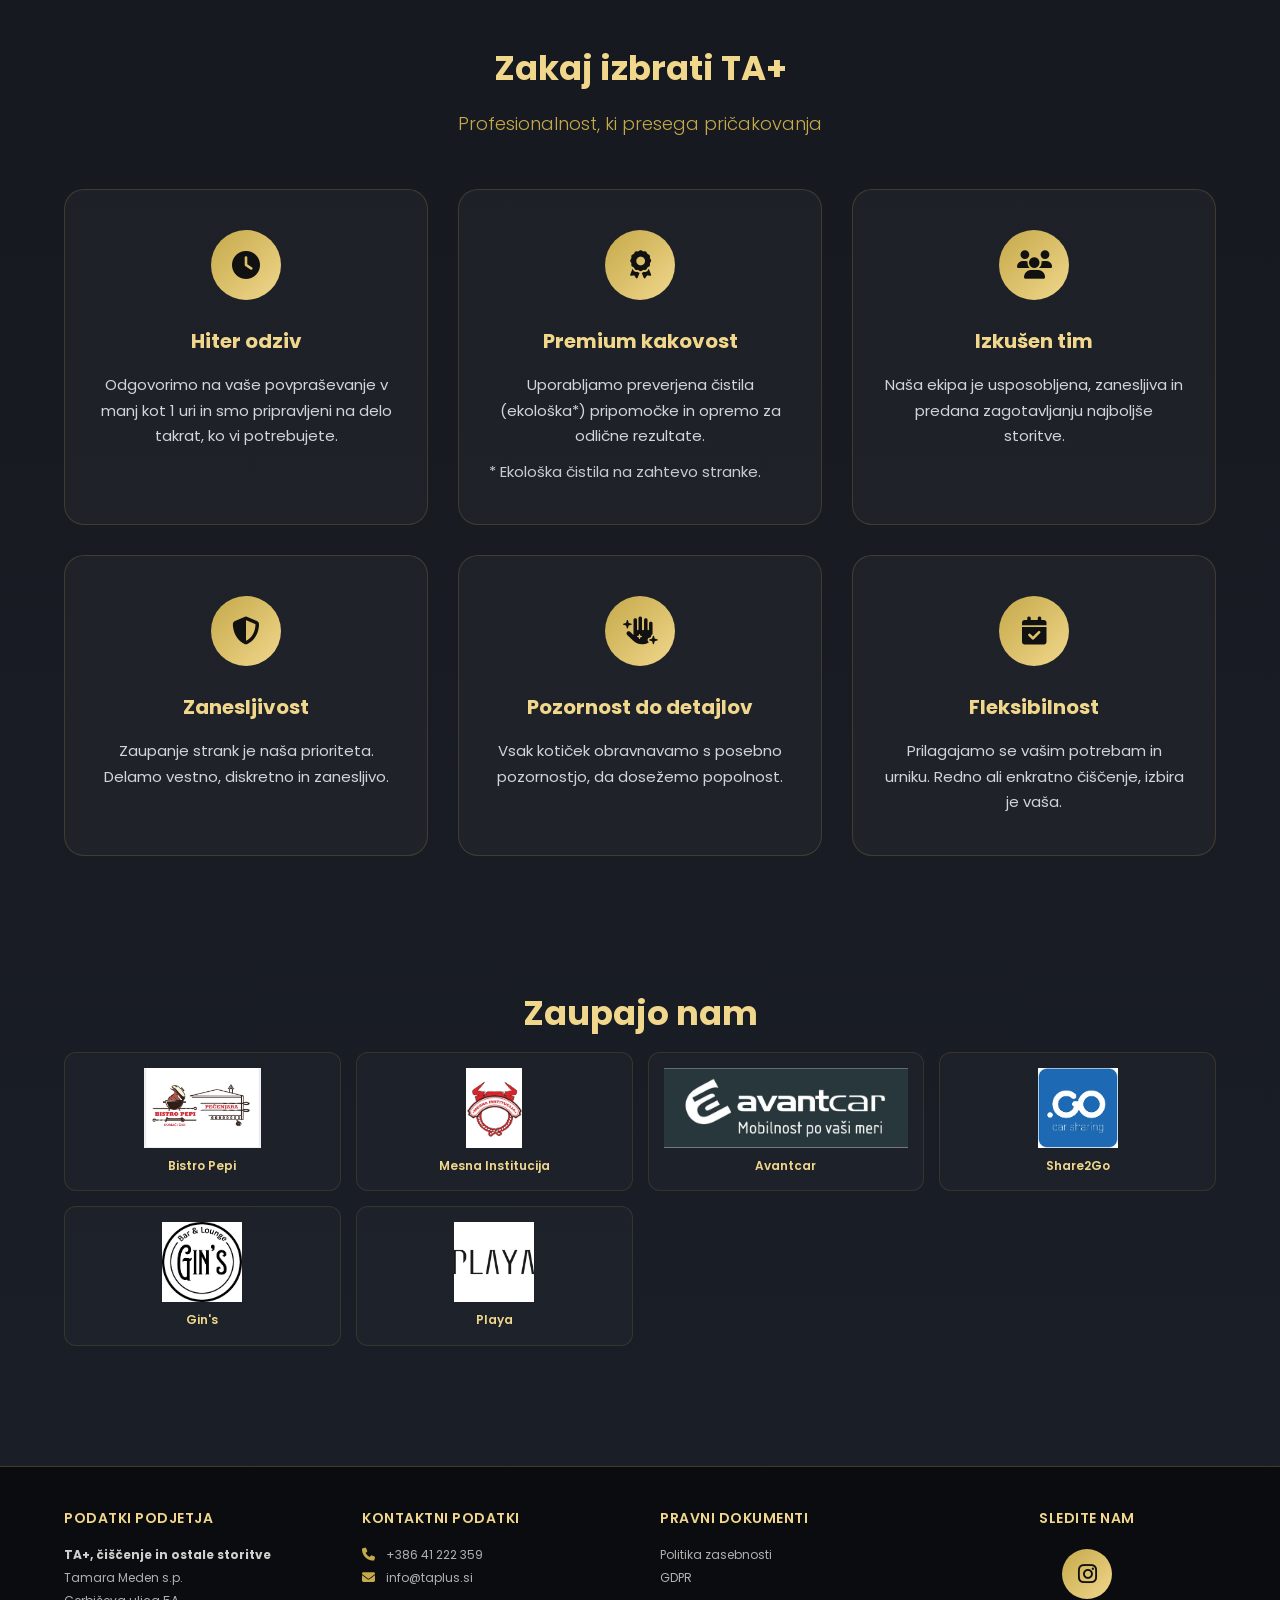
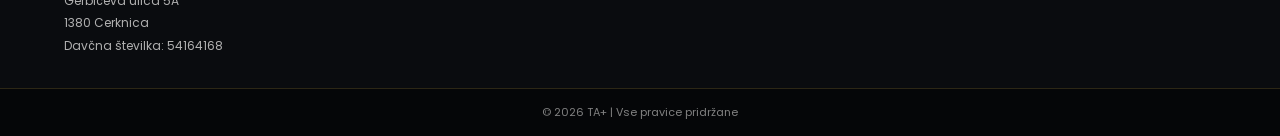
==== commit 09735fce: "Add files via upload" ====
--- a/index.html
+++ b/index.html
@@ -215,13 +215,23 @@
     </div>
 
     <div class="trusted-card">
+      <img src="images/reference/Mesna Institucija.jpg" alt="Mesna Institucija" loading="lazy" decoding="async">
+      <p>Mesna Institucija</p>
+    </div>
+
+    <div class="trusted-card">
+      <img src="images/reference/avantcar.png" alt="Avantcar" loading="lazy" decoding="async">
+      <p>Avantcar</p>
+    </div>
+
+    <div class="trusted-card">
+      <img src="images/reference/share2go.png" alt="Share2Go" loading="lazy" decoding="async">
+      <p>Share2Go</p>
+    </div>
+
+    <div class="trusted-card">
       <img src="images/reference/Gins.png" alt="Gin's" loading="lazy" decoding="async">
       <p>Gin's</p>
-    </div>
-
-    <div class="trusted-card">
-      <img src="images/reference/Mesna Institucija.jpg" alt="Mesna Institucija" loading="lazy" decoding="async">
-      <p>Mesna Institucija</p>
     </div>
 
     <div class="trusted-card">
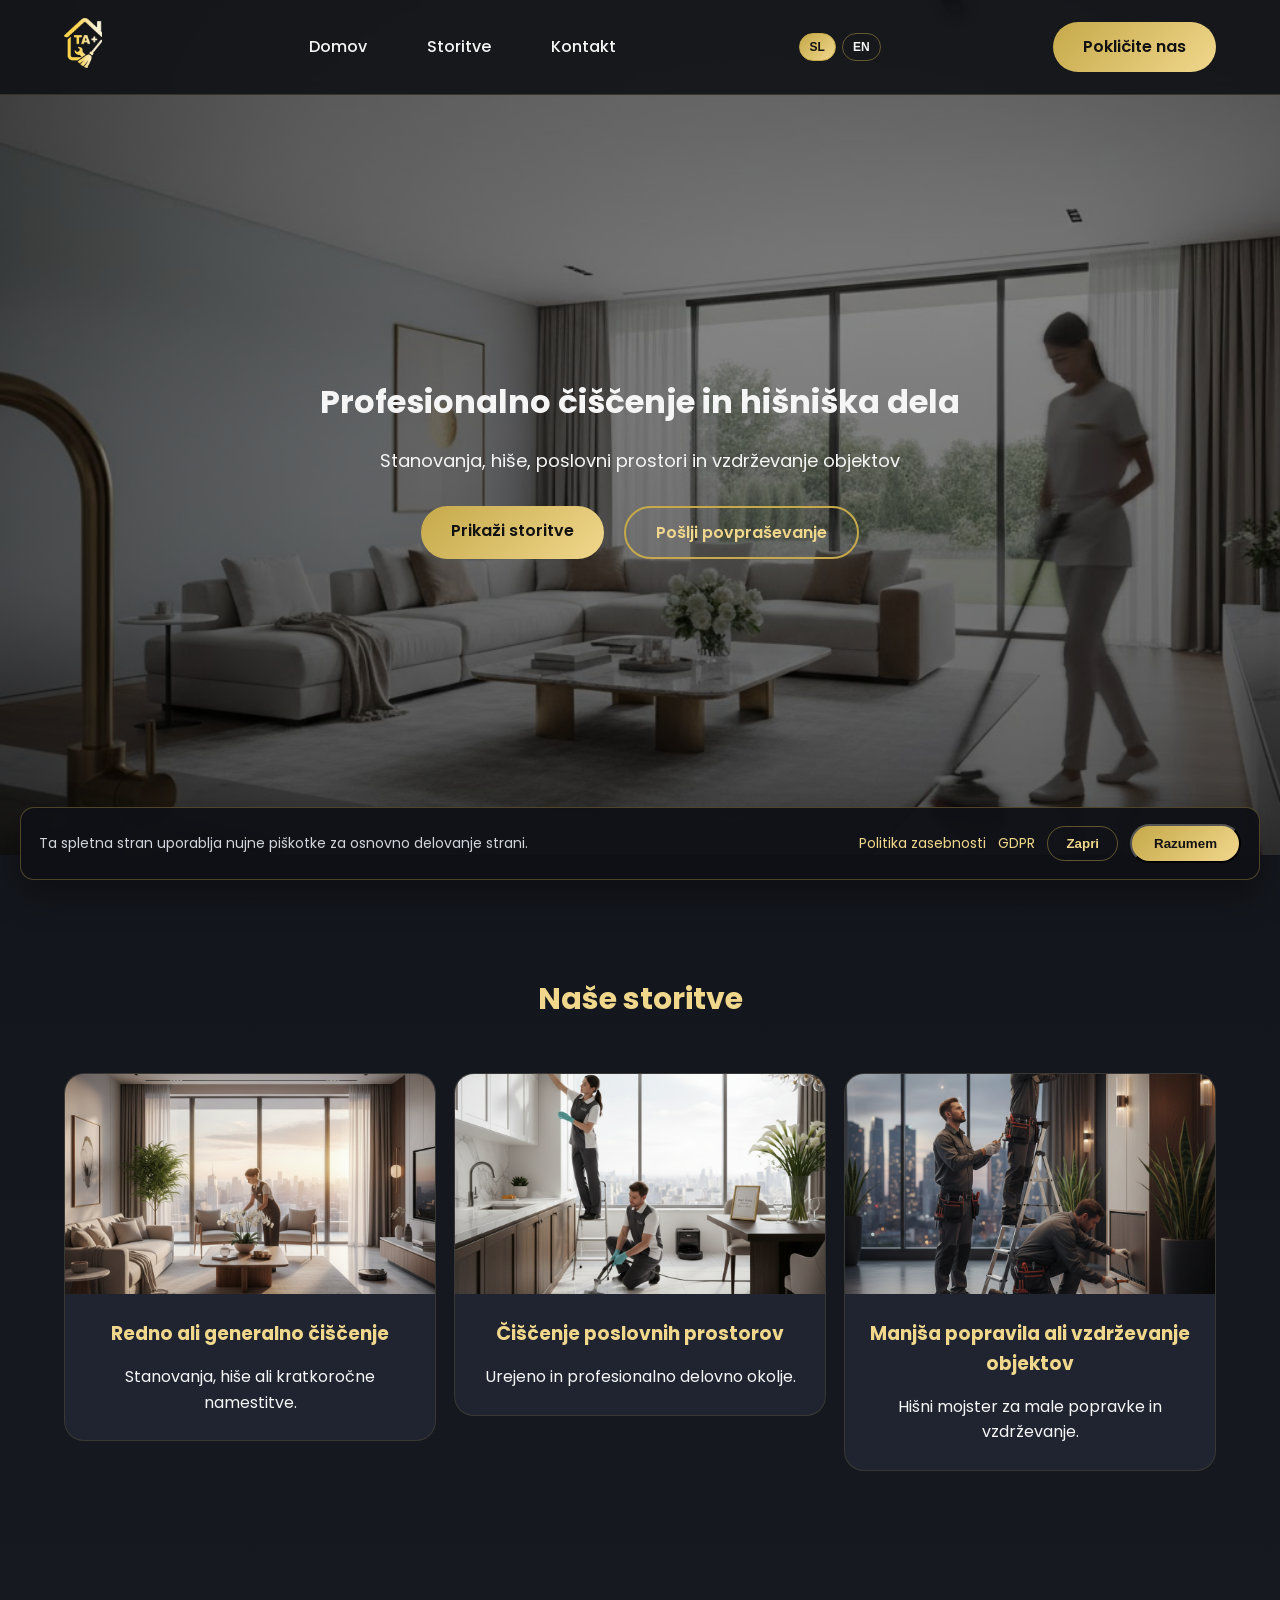
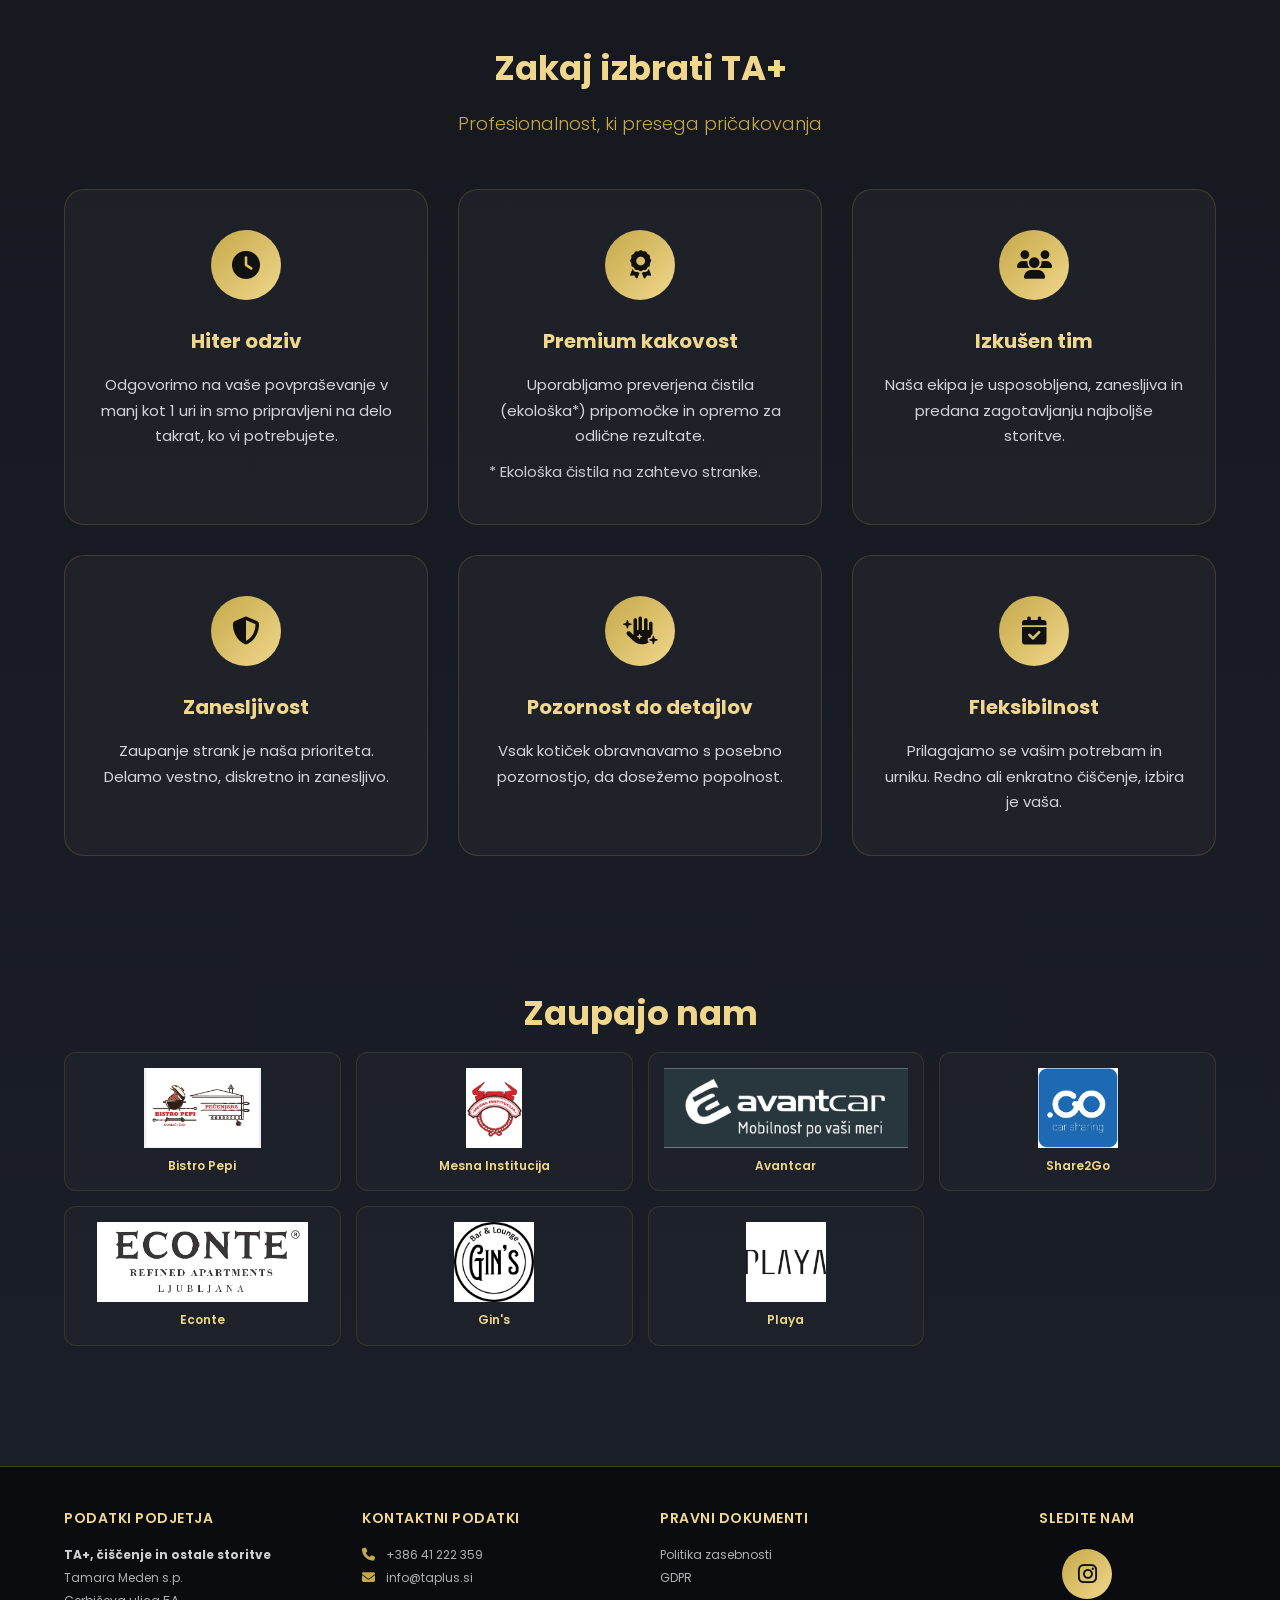
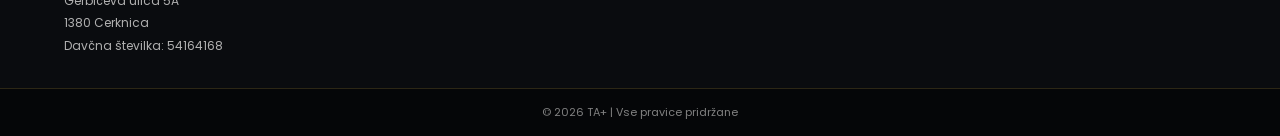
==== commit 1b9fbf3c: "Add files via upload" ====
--- a/index.html
+++ b/index.html
@@ -210,7 +210,9 @@
 
   <div class="trusted-grid">
     <div class="trusted-card">
-      <img src="images/reference/Bistro Pepi.jpg" alt="Bistro Pepi" loading="lazy" decoding="async">
+      <a href="https://www.bistro-pepi.si/" target="_blank" rel="noopener noreferrer">
+        <img src="images/reference/Bistro Pepi.jpg" alt="Bistro Pepi" loading="lazy" decoding="async">
+      </a>
       <p>Bistro Pepi</p>
     </div>
 
@@ -220,13 +222,24 @@
     </div>
 
     <div class="trusted-card">
-      <img src="images/reference/avantcar.png" alt="Avantcar" loading="lazy" decoding="async">
+      <a href="https://www.avantcar.si/sl/" target="_blank" rel="noopener noreferrer">
+        <img src="images/reference/avantcar.png" alt="Avantcar" loading="lazy" decoding="async">
+      </a>
       <p>Avantcar</p>
     </div>
 
     <div class="trusted-card">
-      <img src="images/reference/share2go.png" alt="Share2Go" loading="lazy" decoding="async">
+      <a href="https://avant2go.si/" target="_blank" rel="noopener noreferrer">
+        <img src="images/reference/share2go.png" alt="Share2Go" loading="lazy" decoding="async">
+      </a>
       <p>Share2Go</p>
+    </div>
+
+    <div class="trusted-card">
+      <a href="https://econte.si/" target="_blank" rel="noopener noreferrer">
+        <img src="images/econte.jpeg" alt="Econte" loading="lazy" decoding="async">
+      </a>
+      <p>Econte</p>
     </div>
 
     <div class="trusted-card">
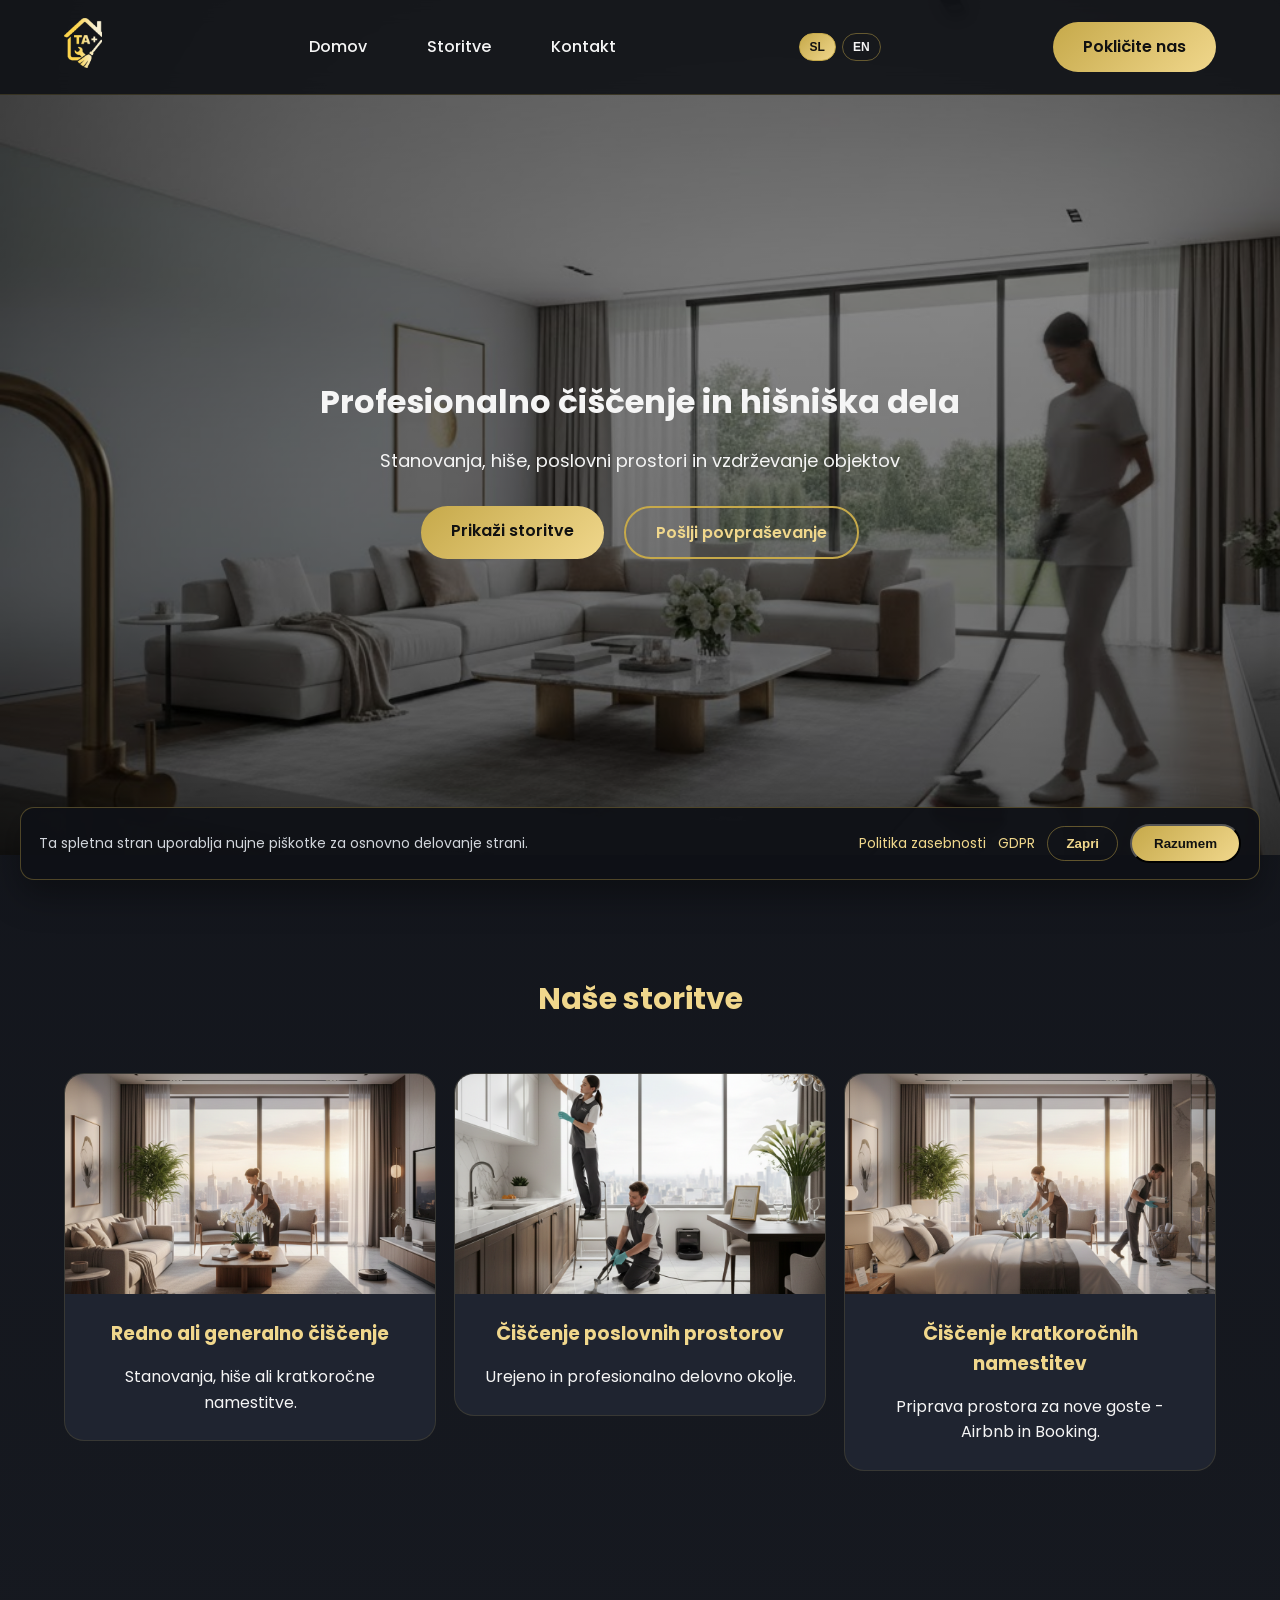
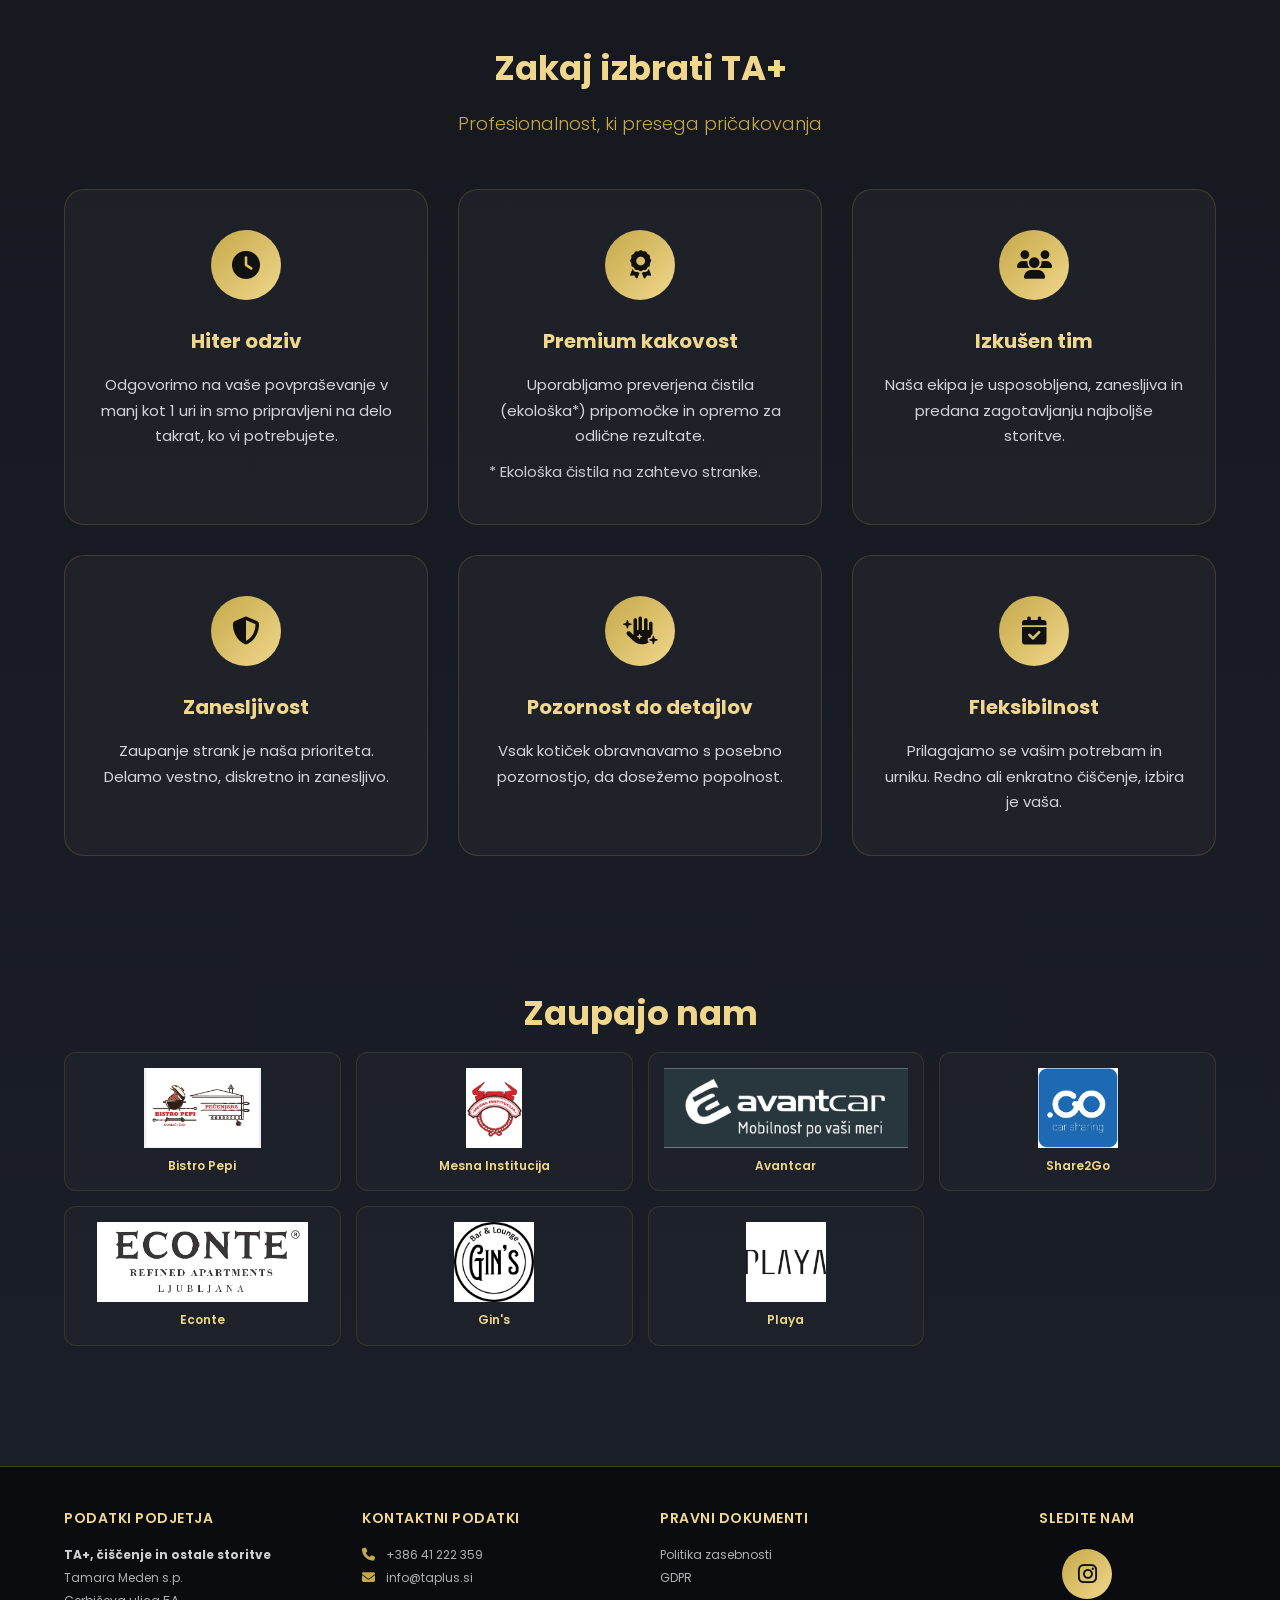
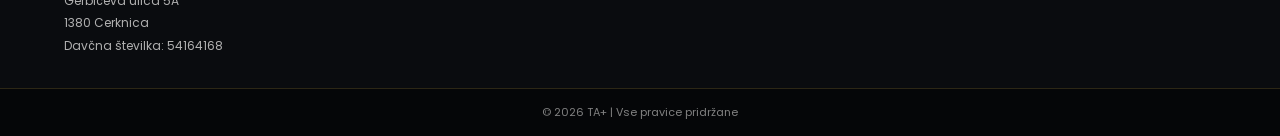
==== commit 2ecebe4d: "Add files via upload" ====
--- a/index.html
+++ b/index.html
@@ -131,12 +131,12 @@
       </div>
     </a>
 
-    <a href="storitve.html#popravila" class="card-link">
+    <a href="storitve.html#namestitev" class="card-link">
       <div class="card">
-        <img src="images/popravila.jpg" alt="Manjša popravila ali vzdrževanje objektov" loading="lazy" decoding="async">
+        <img src="images/namestitev.jpg" alt="Čiščenje kratkoročnih namestitev" loading="lazy" decoding="async">
         <div class="card-content">
-          <h3 data-i18n="service_3_title">Manjša popravila ali vzdrževanje objektov</h3>
-          <p data-i18n="service_3_text">Hišni mojster za male popravke in vzdrževanje.</p>
+          <h3 data-i18n="service_5_title">Čiščenje kratkoročnih namestitev</h3>
+          <p data-i18n="service_5_text">Priprava prostora za nove goste - Airbnb in Booking.</p>
         </div>
       </div>
     </a>
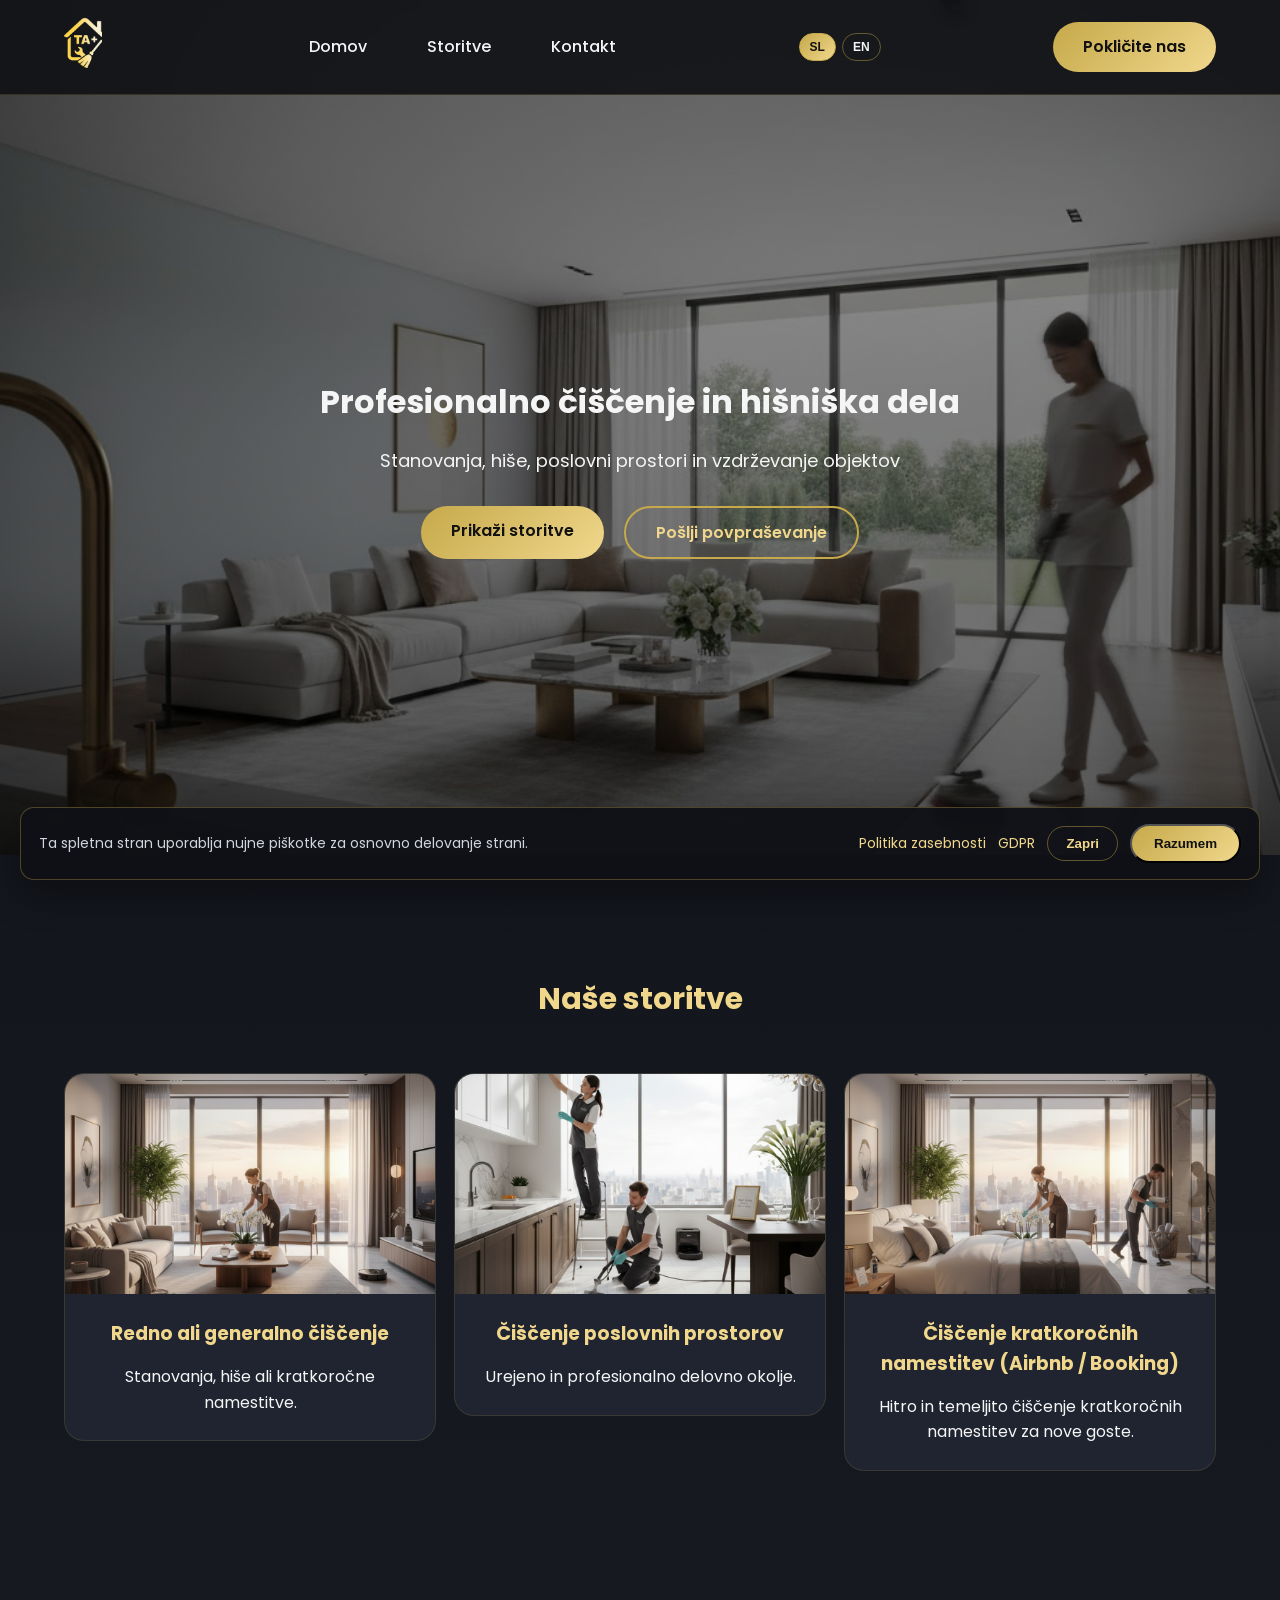
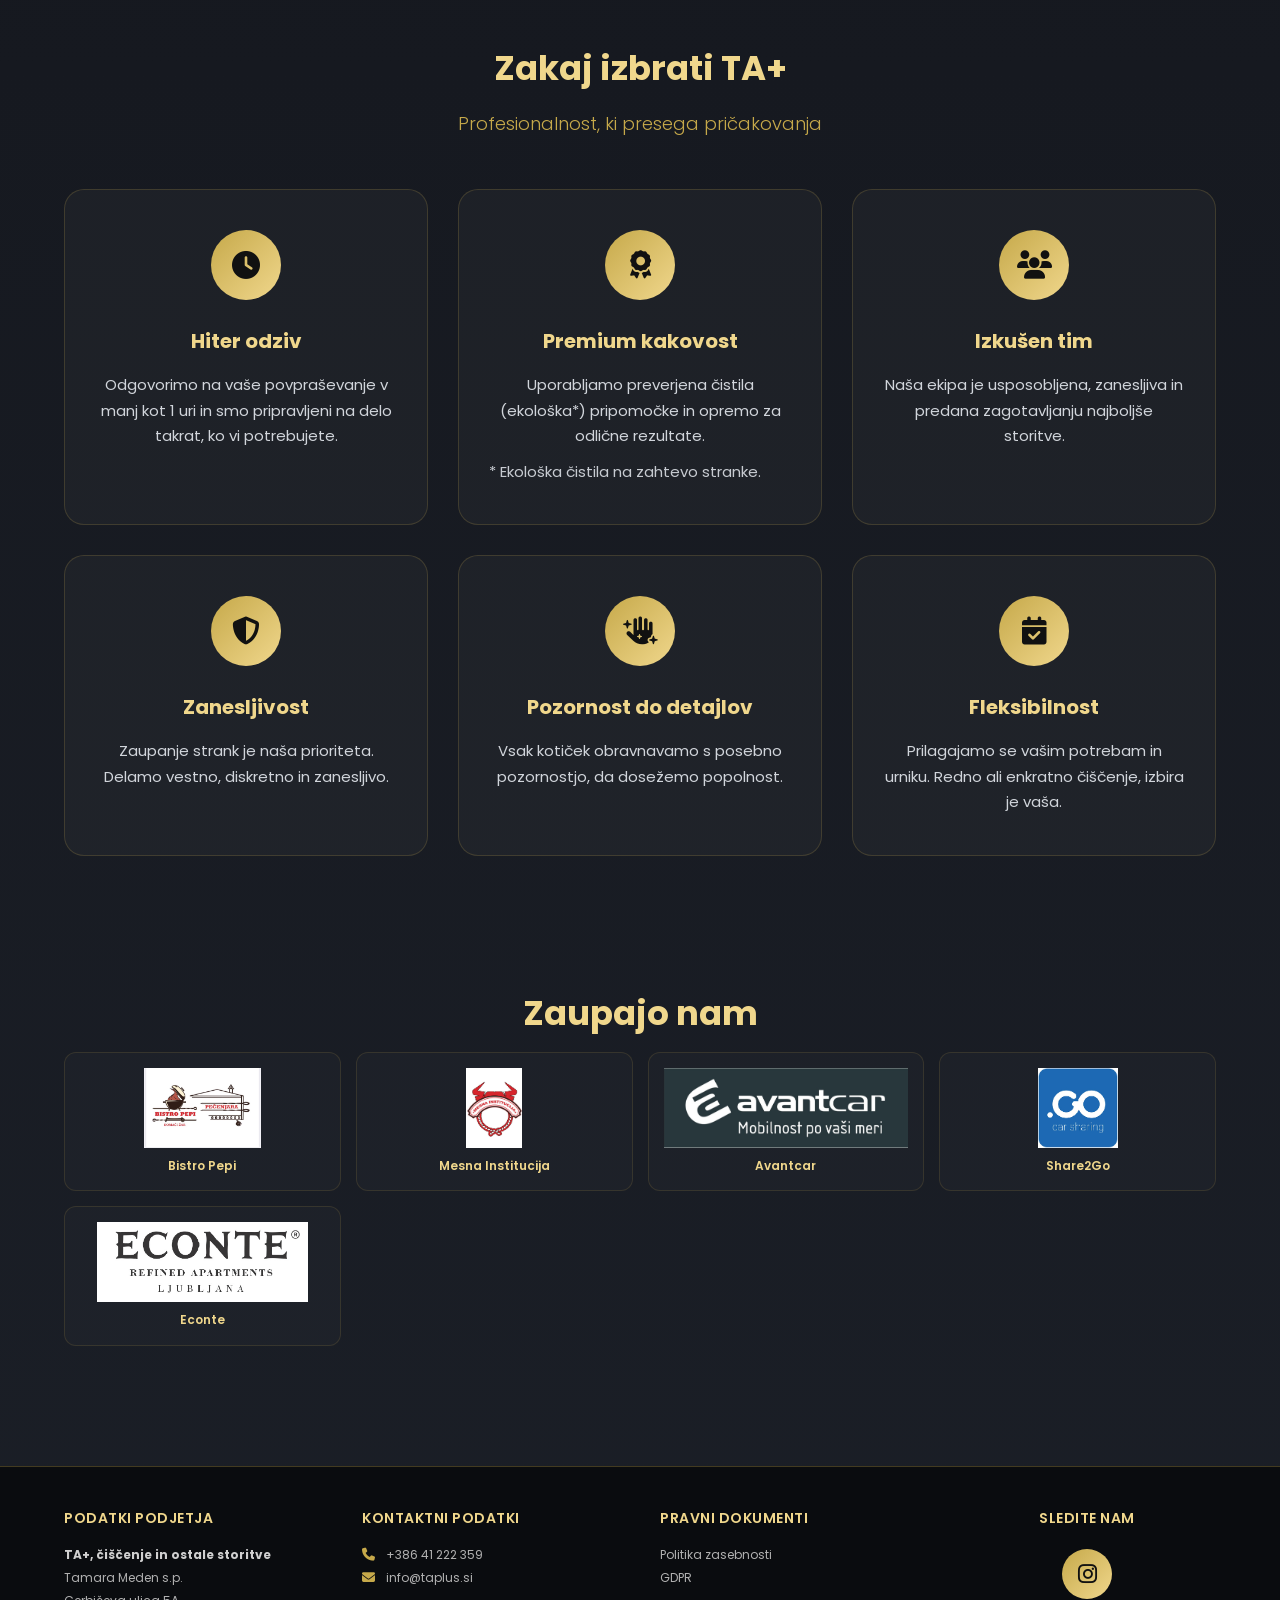
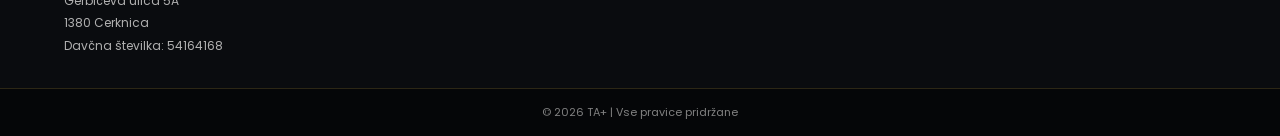
==== commit 87a561ec: "Add files via upload" ====
--- a/index.html
+++ b/index.html
@@ -131,12 +131,12 @@
       </div>
     </a>
 
-    <a href="storitve.html#namestitev" class="card-link">
+    <a href="storitve.html#ciscenje-kratkorocnih" class="card-link">
       <div class="card">
         <img src="images/namestitev.jpg" alt="Čiščenje kratkoročnih namestitev" loading="lazy" decoding="async">
         <div class="card-content">
-          <h3 data-i18n="service_5_title">Čiščenje kratkoročnih namestitev</h3>
-          <p data-i18n="service_5_text">Priprava prostora za nove goste - Airbnb in Booking.</p>
+          <h3 data-i18n="service_3_title">Čiščenje kratkoročnih namestitev (Airbnb / Booking)</h3>
+          <p data-i18n="service_3_text">Hitro in temeljito čiščenje kratkoročnih nametitev za nove goste.</p>
         </div>
       </div>
     </a>
@@ -242,15 +242,7 @@
       <p>Econte</p>
     </div>
 
-    <div class="trusted-card">
-      <img src="images/reference/Gins.png" alt="Gin's" loading="lazy" decoding="async">
-      <p>Gin's</p>
-    </div>
-
-    <div class="trusted-card">
-      <img src="images/reference/Playa.jpg" alt="Playa" loading="lazy" decoding="async">
-      <p>Playa</p>
-    </div>
+
   </div>
 </section>
 
@@ -322,8 +314,8 @@
       service_1_text: 'Stanovanja, hiše ali kratkoročne namestitve.',
       service_2_title: 'Čiščenje poslovnih prostorov',
       service_2_text: 'Urejeno in profesionalno delovno okolje.',
-      service_3_title: 'Manjša popravila ali vzdrževanje objektov',
-      service_3_text: 'Hišni mojster za male popravke in vzdrževanje.',
+      service_3_title: 'Čiščenje kratkoročnih namestitev (Airbnb / Booking)',
+      service_3_text: 'Hitro in temeljito čiščenje kratkoročnih namestitev za nove goste.',
       why_title: 'Zakaj izbrati TA+',
       why_subtitle: 'Profesionalnost, ki presega pričakovanja',
       why_1_title: 'Hiter odziv',
@@ -370,8 +362,8 @@
       service_1_text: 'Apartments, houses or short-term rentals.',
       service_2_title: 'Commercial cleaning',
       service_2_text: 'Neat and professional work environment.',
-      service_3_title: 'Minor repairs and maintenance',
-      service_3_text: 'Handyman support for small repairs and upkeep.',
+      service_3_title: 'Short-term rental cleaning (Airbnb / Booking)',
+      service_3_text: 'Fast and thorough cleaning of short-term rentals for new guests.',
       why_title: 'Why choose TA+',
       why_subtitle: 'Professionalism that exceeds expectations',
       why_1_title: 'Fast response',
